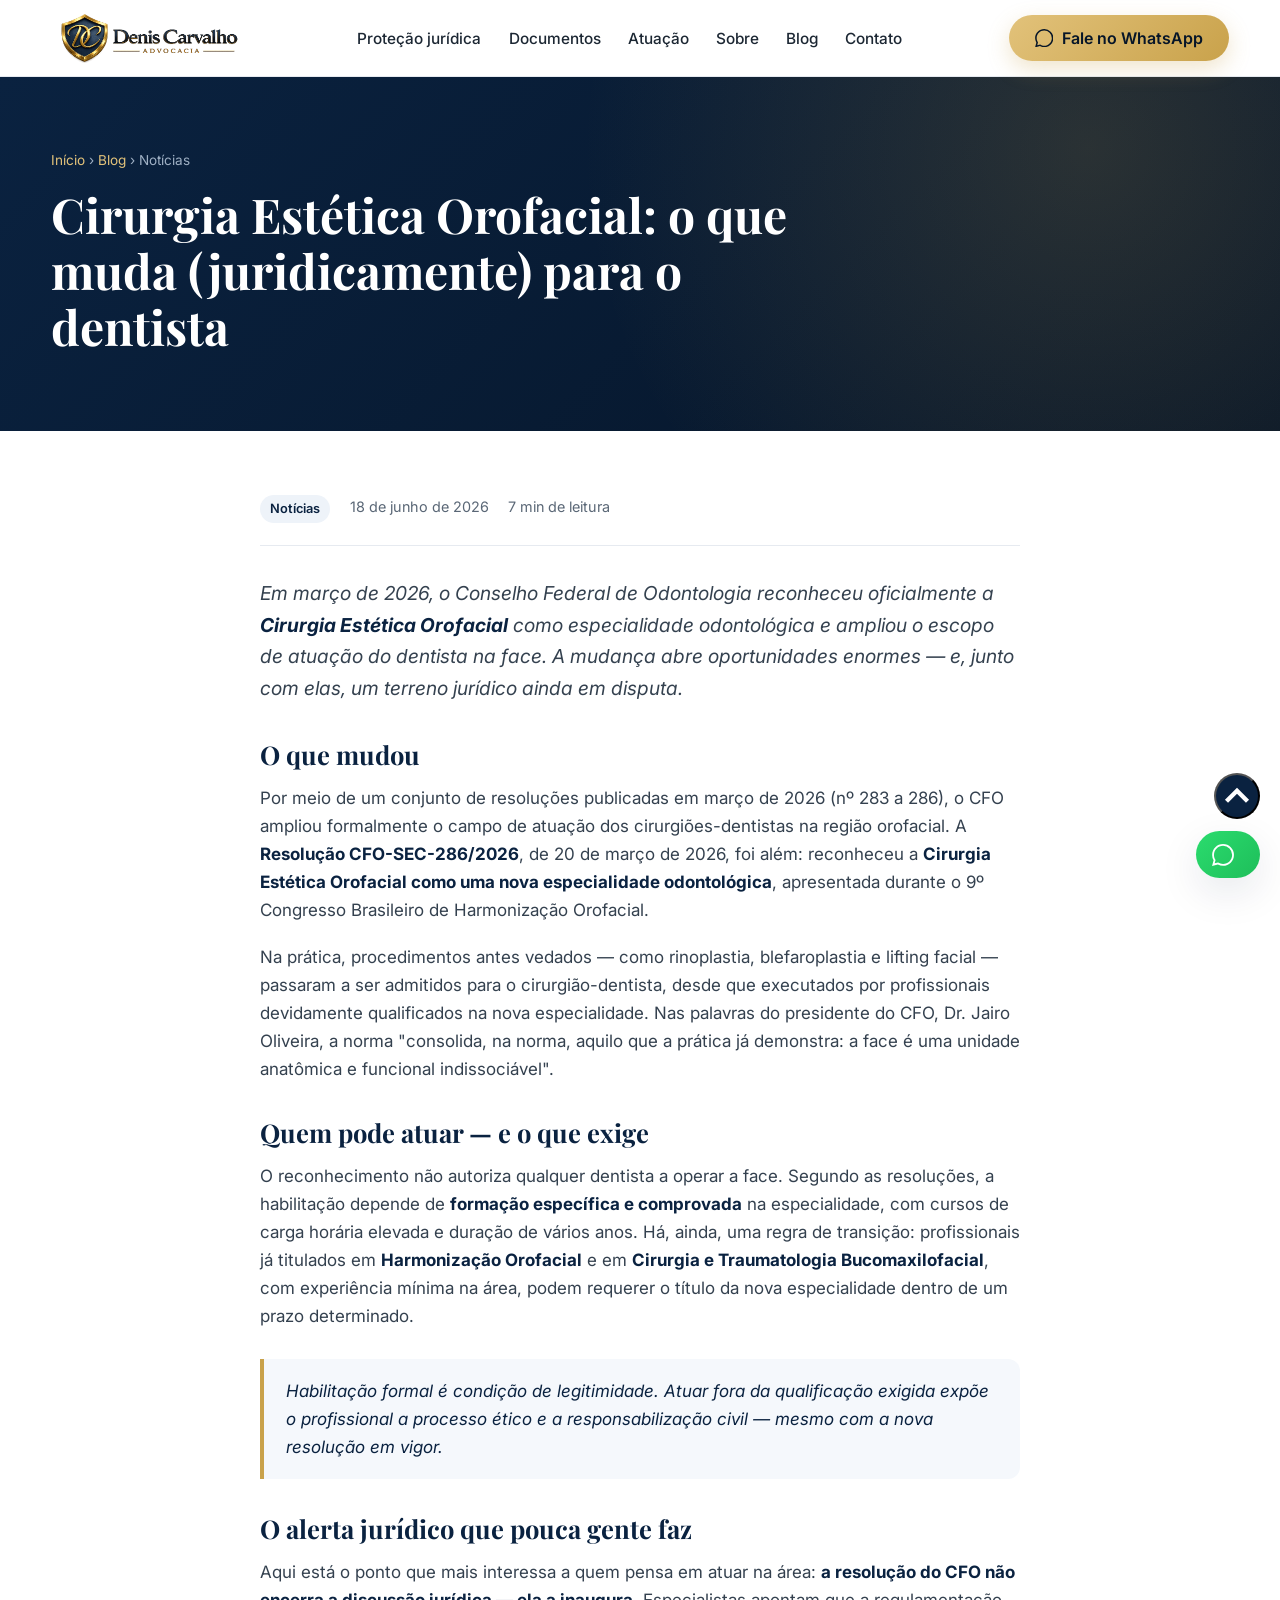
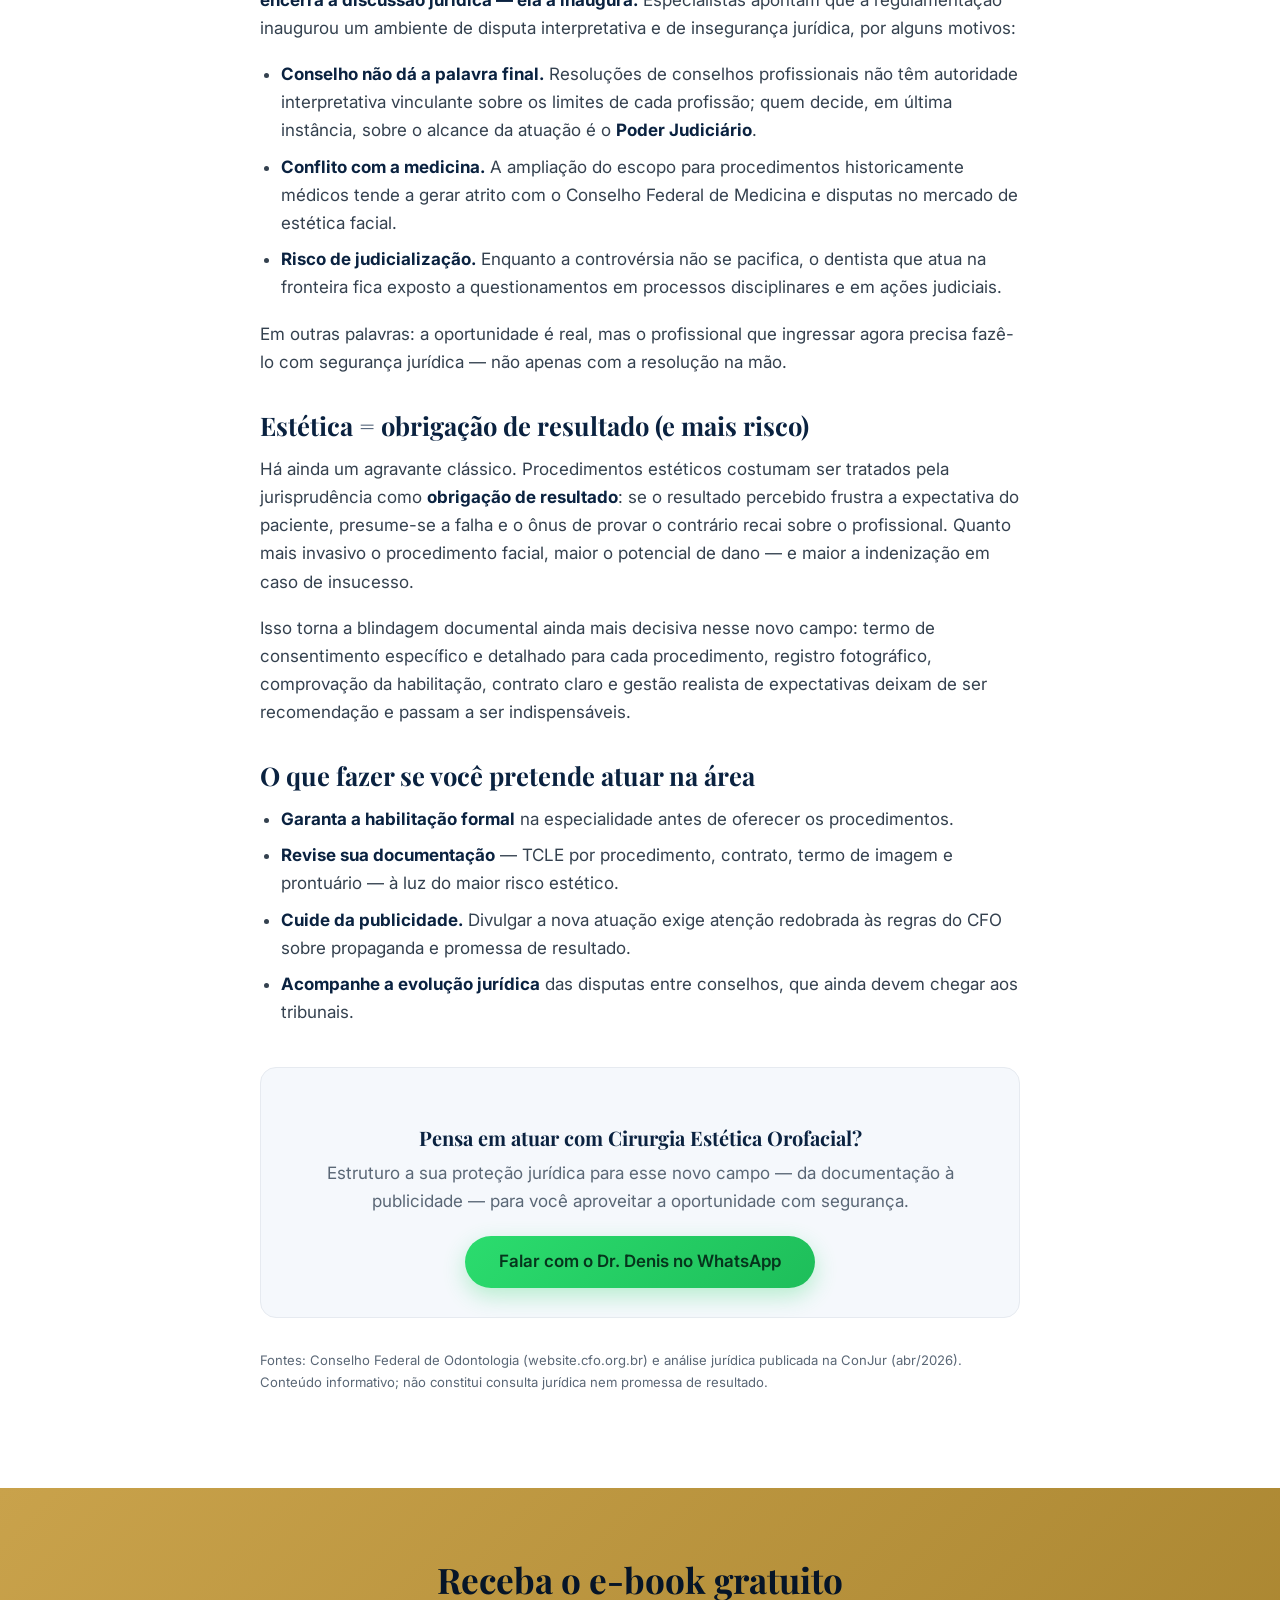
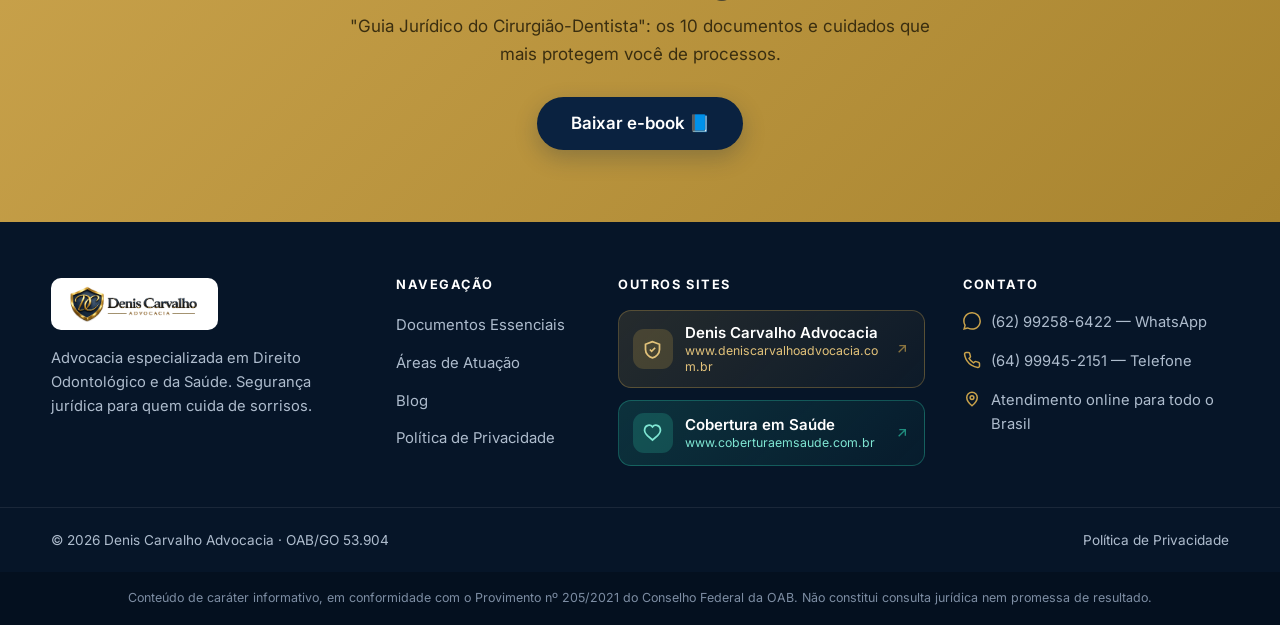
==== artigo-cirurgia-estetica-orofacial.html @ cc625859 "Roteia WhatsApp para numero de atendimento (IA) e adiciona telefone (64) - Todos os links de WhatsAp" ====
<!DOCTYPE html>
<html lang="pt-BR">
<head>
  <meta charset="UTF-8">
  <meta name="viewport" content="width=device-width, initial-scale=1.0">
  <title>Cirurgia Estética Orofacial: o que muda juridicamente para o dentista (Resolução CFO 286/2026) | Advocacia Odontológica</title>
  <meta name="description" content="O CFO reconheceu a Cirurgia Estética Orofacial como especialidade (Resolução CFO-SEC-286/2026) e ampliou o escopo do dentista na face. Entenda o que muda — e os riscos jurídicos que vêm junto.">
  <link rel="canonical" href="https://www.advocaciaodontologica.com.br/artigo-cirurgia-estetica-orofacial.html">
  <link rel="icon" type="image/png" href="assets/img/favicon.png">
  <meta property="og:type" content="article">
  <meta property="og:title" content="Cirurgia Estética Orofacial: o que muda juridicamente para o dentista">
  <meta property="og:description" content="O CFO reconheceu a Cirurgia Estética Orofacial como especialidade e ampliou o escopo do dentista na face. Veja o que muda e os riscos jurídicos.">
  <meta property="og:image" content="https://www.advocaciaodontologica.com.br/assets/img/og-image.jpg">
  <link rel="preconnect" href="https://fonts.googleapis.com">
  <link rel="preconnect" href="https://fonts.gstatic.com" crossorigin>
  <link href="https://fonts.googleapis.com/css2?family=Playfair+Display:wght@500;600;700;800&family=Inter:wght@400;500;600;700&display=swap" rel="stylesheet">
  <link rel="stylesheet" href="assets/css/styles.css?v=20260619d">
  <script type="application/ld+json">
  {"@context":"https://schema.org","@type":"Article","headline":"Cirurgia Estética Orofacial: o que muda juridicamente para o dentista (Resolução CFO 286/2026)","datePublished":"2026-06-18","author":{"@type":"Person","name":"Denis Carvalho dos Santos Vieira"},"publisher":{"@type":"Organization","name":"Advocacia Odontológica — Denis Carvalho"},"mainEntityOfPage":"https://www.advocaciaodontologica.com.br/artigo-cirurgia-estetica-orofacial.html"}
  </script>
</head>
<body>

  <!-- HEADER -->
  <header class="site-header" id="header">
    <div class="container nav">
      <a href="index.html" class="brand" aria-label="Advocacia Odontológica — Denis Carvalho"><img src="assets/img/logo.png" alt="Denis Carvalho Advocacia — Advocacia Odontológica"></a>
      <nav aria-label="Menu principal">
        <ul class="nav-links" id="navLinks">
          <li><a href="index.html#contexto">Proteção jurídica</a></li>
          <li><a href="index.html#documentos">Documentos</a></li>
          <li><a href="index.html#servicos">Atuação</a></li>
          <li><a href="index.html#sobre">Sobre</a></li>
          <li><a href="blog.html">Blog</a></li>
          <li><a href="index.html#contato">Contato</a></li>
        </ul>
      </nav>
      <div class="nav-cta">
        <a href="https://wa.me/5562992565904?text=Ol%C3%A1%2C%20Dr.%20Denis!%20Li%20o%20artigo%20sobre%20Cirurgia%20Est%C3%A9tica%20Orofacial%20e%20gostaria%20de%20orienta%C3%A7%C3%A3o." target="_blank" rel="noopener" class="btn btn-gold"><svg viewBox="0 0 24 24"><path d="M.06 24l1.69-6.16a11.86 11.86 0 01-1.6-5.95C.16 5.32 5.5 0 12.06 0a11.8 11.8 0 018.41 3.49 11.8 11.8 0 013.48 8.41c0 6.55-5.34 11.89-11.89 11.89a11.9 11.9 0 01-5.69-1.45L.06 24zm6.6-3.8c1.68.99 3.28 1.59 5.4 1.59 5.44 0 9.87-4.43 9.88-9.88a9.8 9.8 0 00-2.88-6.99A9.82 9.82 0 0012.06 2c-5.45 0-9.88 4.43-9.88 9.88 0 2.2.64 3.85 1.72 5.58l-.99 3.62 3.75-.88z"/></svg><span class="btn-text">Fale no WhatsApp</span></a>
        <button class="nav-toggle" id="navToggle" aria-label="Abrir menu" aria-controls="navLinks"><span></span><span></span><span></span></button>
      </div>
    </div>
  </header>

  <section class="article-hero">
    <div class="container">
      <div class="crumbs"><a href="index.html">Início</a> › <a href="blog.html">Blog</a> › Notícias</div>
      <h1>Cirurgia Estética Orofacial: o que muda (juridicamente) para o dentista</h1>
    </div>
  </section>

  <article class="article">
    <div class="container article__wrap">
      <div class="article__meta">
        <span class="pill">Notícias</span>
        <span>18 de junho de 2026</span>
        <span>7 min de leitura</span>
      </div>

      <p class="article__lead">Em março de 2026, o Conselho Federal de Odontologia reconheceu oficialmente a <strong>Cirurgia Estética Orofacial</strong> como especialidade odontológica e ampliou o escopo de atuação do dentista na face. A mudança abre oportunidades enormes — e, junto com elas, um terreno jurídico ainda em disputa.</p>

      <h2>O que mudou</h2>
      <p>Por meio de um conjunto de resoluções publicadas em março de 2026 (nº 283 a 286), o CFO ampliou formalmente o campo de atuação dos cirurgiões-dentistas na região orofacial. A <strong>Resolução CFO-SEC-286/2026</strong>, de 20 de março de 2026, foi além: reconheceu a <strong>Cirurgia Estética Orofacial como uma nova especialidade odontológica</strong>, apresentada durante o 9º Congresso Brasileiro de Harmonização Orofacial.</p>
      <p>Na prática, procedimentos antes vedados — como rinoplastia, blefaroplastia e lifting facial — passaram a ser admitidos para o cirurgião-dentista, desde que executados por profissionais devidamente qualificados na nova especialidade. Nas palavras do presidente do CFO, Dr. Jairo Oliveira, a norma "consolida, na norma, aquilo que a prática já demonstra: a face é uma unidade anatômica e funcional indissociável".</p>

      <h2>Quem pode atuar — e o que exige</h2>
      <p>O reconhecimento não autoriza qualquer dentista a operar a face. Segundo as resoluções, a habilitação depende de <strong>formação específica e comprovada</strong> na especialidade, com cursos de carga horária elevada e duração de vários anos. Há, ainda, uma regra de transição: profissionais já titulados em <strong>Harmonização Orofacial</strong> e em <strong>Cirurgia e Traumatologia Bucomaxilofacial</strong>, com experiência mínima na área, podem requerer o título da nova especialidade dentro de um prazo determinado.</p>
      <blockquote>Habilitação formal é condição de legitimidade. Atuar fora da qualificação exigida expõe o profissional a processo ético e a responsabilização civil — mesmo com a nova resolução em vigor.</blockquote>

      <h2>O alerta jurídico que pouca gente faz</h2>
      <p>Aqui está o ponto que mais interessa a quem pensa em atuar na área: <strong>a resolução do CFO não encerra a discussão jurídica — ela a inaugura.</strong> Especialistas apontam que a regulamentação inaugurou um ambiente de disputa interpretativa e de insegurança jurídica, por alguns motivos:</p>
      <ul>
        <li><strong>Conselho não dá a palavra final.</strong> Resoluções de conselhos profissionais não têm autoridade interpretativa vinculante sobre os limites de cada profissão; quem decide, em última instância, sobre o alcance da atuação é o <strong>Poder Judiciário</strong>.</li>
        <li><strong>Conflito com a medicina.</strong> A ampliação do escopo para procedimentos historicamente médicos tende a gerar atrito com o Conselho Federal de Medicina e disputas no mercado de estética facial.</li>
        <li><strong>Risco de judicialização.</strong> Enquanto a controvérsia não se pacifica, o dentista que atua na fronteira fica exposto a questionamentos em processos disciplinares e em ações judiciais.</li>
      </ul>
      <p>Em outras palavras: a oportunidade é real, mas o profissional que ingressar agora precisa fazê-lo com segurança jurídica — não apenas com a resolução na mão.</p>

      <h2>Estética = obrigação de resultado (e mais risco)</h2>
      <p>Há ainda um agravante clássico. Procedimentos estéticos costumam ser tratados pela jurisprudência como <strong>obrigação de resultado</strong>: se o resultado percebido frustra a expectativa do paciente, presume-se a falha e o ônus de provar o contrário recai sobre o profissional. Quanto mais invasivo o procedimento facial, maior o potencial de dano — e maior a indenização em caso de insucesso.</p>
      <p>Isso torna a blindagem documental ainda mais decisiva nesse novo campo: termo de consentimento específico e detalhado para cada procedimento, registro fotográfico, comprovação da habilitação, contrato claro e gestão realista de expectativas deixam de ser recomendação e passam a ser indispensáveis.</p>

      <h2>O que fazer se você pretende atuar na área</h2>
      <ul>
        <li><strong>Garanta a habilitação formal</strong> na especialidade antes de oferecer os procedimentos.</li>
        <li><strong>Revise sua documentação</strong> — TCLE por procedimento, contrato, termo de imagem e prontuário — à luz do maior risco estético.</li>
        <li><strong>Cuide da publicidade.</strong> Divulgar a nova atuação exige atenção redobrada às regras do CFO sobre propaganda e promessa de resultado.</li>
        <li><strong>Acompanhe a evolução jurídica</strong> das disputas entre conselhos, que ainda devem chegar aos tribunais.</li>
      </ul>

      <div class="article__cta">
        <h3>Pensa em atuar com Cirurgia Estética Orofacial?</h3>
        <p>Estruturo a sua proteção jurídica para esse novo campo — da documentação à publicidade — para você aproveitar a oportunidade com segurança.</p>
        <a href="https://wa.me/5562992565904?text=Ol%C3%A1%2C%20Dr.%20Denis!%20Quero%20me%20preparar%20juridicamente%20para%20atuar%20com%20Cirurgia%20Est%C3%A9tica%20Orofacial." target="_blank" rel="noopener" class="btn btn-whatsapp btn-lg">Falar com o Dr. Denis no WhatsApp</a>
      </div>

      <p style="font-size:.82rem;color:var(--muted);margin-top:2rem">Fontes: Conselho Federal de Odontologia (website.cfo.org.br) e análise jurídica publicada na ConJur (abr/2026). Conteúdo informativo; não constitui consulta jurídica nem promessa de resultado.</p>
    </div>
  </article>

  <section class="cta-band">
    <div class="container">
      <h2>Receba o e-book gratuito</h2>
      <p>"Guia Jurídico do Cirurgião-Dentista": os 10 documentos e cuidados que mais protegem você de processos.</p>
      <a href="index.html#ebook" class="btn btn-navy btn-lg">Baixar e-book 📘</a>
    </div>
  </section>

  <footer class="footer">
    <div class="container">
      <div class="grid">
        <div class="f-brand">
          <img src="assets/img/logo.png" alt="Denis Carvalho Advocacia">
          <p>Advocacia especializada em Direito Odontológico e da Saúde. Segurança jurídica para quem cuida de sorrisos.</p>
        </div>
        <div>
          <h4>Navegação</h4>
          <ul><li><a href="index.html#documentos">Documentos Essenciais</a></li><li><a href="index.html#servicos">Áreas de Atuação</a></li><li><a href="blog.html">Blog</a></li><li><a href="privacidade.html">Política de Privacidade</a></li></ul>
        </div>
        <div>
          <h4>Outros sites</h4>
          <div class="f-sites">
            <a href="https://www.deniscarvalhoadvocacia.com.br" target="_blank" rel="noopener" class="f-site-card">
              <span class="f-site-ic"><svg viewBox="0 0 24 24" fill="none" stroke="currentColor" stroke-width="2"><path d="M12 3 4 6v6c0 4.4 3.4 8.5 8 9.5 4.6-1 8-5.1 8-9.5V6l-8-3Z"/><path d="m9 12 2 2 4-4"/></svg></span>
              <span class="f-site-txt"><span class="f-site-nm">Denis Carvalho Advocacia</span><span class="f-site-url">www.deniscarvalhoadvocacia.com.br</span></span>
              <svg class="f-site-go" viewBox="0 0 24 24" fill="none" stroke="currentColor" stroke-width="2"><path d="M7 17 17 7M8 7h9v9"/></svg>
            </a>
            <a href="https://www.coberturaemsaude.com.br" target="_blank" rel="noopener" class="f-site-card f-site-card--health">
              <span class="f-site-ic"><svg viewBox="0 0 24 24" fill="none" stroke="currentColor" stroke-width="2"><path d="M20.8 7.6a5 5 0 0 0-8.8-2 5 5 0 0 0-8.8 2c-1 3 1 6 3 8l5.8 5 5.8-5c2-2 4-5 3-8Z"/></svg></span>
              <span class="f-site-txt"><span class="f-site-nm">Cobertura em Saúde</span><span class="f-site-url">www.coberturaemsaude.com.br</span></span>
              <svg class="f-site-go" viewBox="0 0 24 24" fill="none" stroke="currentColor" stroke-width="2"><path d="M7 17 17 7M8 7h9v9"/></svg>
            </a>
          </div>
        </div>
        <div class="f-contact">
          <h4>Contato</h4>
          <div class="fc"><svg viewBox="0 0 24 24" fill="currentColor"><path d="M.06 24l1.69-6.16a11.86 11.86 0 01-1.6-5.95C.16 5.32 5.5 0 12.06 0a11.8 11.8 0 018.41 3.49 11.8 11.8 0 013.48 8.41c0 6.55-5.34 11.89-11.89 11.89a11.9 11.9 0 01-5.69-1.45L.06 24zm6.6-3.8c1.68.99 3.28 1.59 5.4 1.59 5.44 0 9.87-4.43 9.88-9.88a9.8 9.8 0 00-2.88-6.99A9.82 9.82 0 0012.06 2c-5.45 0-9.88 4.43-9.88 9.88 0 2.2.64 3.85 1.72 5.58l-.99 3.62 3.75-.88z"/></svg><div><a href="https://wa.me/5562992565904" target="_blank" rel="noopener">(62) 99258-6422</a> — WhatsApp</div></div><div class="fc"><svg viewBox="0 0 24 24" fill="none" stroke="currentColor" stroke-width="2"><path d="M22 16.92v3a2 2 0 01-2.18 2 19.8 19.8 0 01-8.63-3.07 19.5 19.5 0 01-6-6 19.8 19.8 0 01-3.07-8.67A2 2 0 014.11 2h3a2 2 0 012 1.72c.13.96.36 1.9.7 2.81a2 2 0 01-.45 2.11L8.09 9.91a16 16 0 006 6l1.27-1.27a2 2 0 012.11-.45c.91.34 1.85.57 2.81.7A2 2 0 0122 16.92z"/></svg><div>(64) 99945-2151 — Telefone</div></div>
          <div class="fc"><svg viewBox="0 0 24 24" fill="none" stroke="currentColor" stroke-width="2"><path d="M12 21s-7-5.6-7-11a7 7 0 0114 0c0 5.4-7 11-7 11z"/><circle cx="12" cy="10" r="2.5"/></svg><div>Atendimento online para todo o Brasil</div></div>
        </div>
      </div>
    </div>
    <div class="footer-bottom"><div class="container"><span>© <span class="js-year">2026</span> Denis Carvalho Advocacia · OAB/GO 53.904</span><span><a href="privacidade.html">Política de Privacidade</a></span></div></div>
    <div class="disclaimer"><div class="container">Conteúdo de caráter informativo, em conformidade com o Provimento nº 205/2021 do Conselho Federal da OAB. Não constitui consulta jurídica nem promessa de resultado.</div></div>
  </footer>

  <div class="fab-stack">
    <button class="fab-totop" id="toTop" aria-label="Voltar ao topo"><svg viewBox="0 0 24 24" fill="none" stroke="currentColor" stroke-width="2.5"><path d="M18 15l-6-6-6 6"/></svg></button>
    <a href="https://wa.me/5562992565904?text=Ol%C3%A1%2C%20Dr.%20Denis!%20Vim%20pelo%20blog%20e%20gostaria%20de%20uma%20orienta%C3%A7%C3%A3o." target="_blank" rel="noopener" class="fab fab-whats" aria-label="Fale no WhatsApp"><svg viewBox="0 0 24 24" fill="currentColor"><path d="M.06 24l1.69-6.16a11.86 11.86 0 01-1.6-5.95C.16 5.32 5.5 0 12.06 0a11.8 11.8 0 018.41 3.49 11.8 11.8 0 013.48 8.41c0 6.55-5.34 11.89-11.89 11.89a11.9 11.9 0 01-5.69-1.45L.06 24zm6.6-3.8c1.68.99 3.28 1.59 5.4 1.59 5.44 0 9.87-4.43 9.88-9.88a9.8 9.8 0 00-2.88-6.99A9.82 9.82 0 0012.06 2c-5.45 0-9.88 4.43-9.88 9.88 0 2.2.64 3.85 1.72 5.58l-.99 3.62 3.75-.88z"/></svg><span class="fab-label">Fale comigo no WhatsApp</span></a>
  </div>

  <script src="assets/js/main.js?v=20260619d" defer></script>
</body>
</html>
---- assets/css/styles.css ----
/* ===================================================================
   Advocacia Odontológica — Denis Carvalho Advocacia
   Folha de estilo única (index, blog, artigos, privacidade)
   Identidade: navy + dourado · Playfair Display + Inter
   =================================================================== */

/* ---------- Tokens ---------- */
:root {
  --navy:        #0a2240;
  --navy-2:      #0d2a4d;
  --navy-3:      #112f57;
  --navy-deep:   #061528;
  --gold:        #c9a24b;
  --gold-light:  #e2c27a;
  --gold-dark:   #a8842f;
  --ink:         #1c2733;
  --muted:       #5a6776;
  --line:        #e6eaf0;
  --bg:          #ffffff;
  --bg-soft:     #f5f8fc;
  --bg-soft-2:   #eef3f9;
  --white:       #ffffff;
  --radius:      16px;
  --radius-sm:   11px;
  --shadow-sm:   0 2px 10px rgba(10, 34, 64, .06);
  --shadow:      0 14px 40px rgba(10, 34, 64, .10);
  --shadow-lg:   0 30px 70px rgba(10, 34, 64, .18);
  --container:   1180px;
  --ease:        cubic-bezier(.22, .61, .36, 1);
  --wa:          #25d366;
  --wa-dark:     #1ebe5a;
}

/* ---------- Reset ---------- */
*, *::before, *::after { box-sizing: border-box; }
html { scroll-behavior: smooth; -webkit-text-size-adjust: 100%; overflow-x: hidden; overflow-x: clip; }
body {
  margin: 0;
  font-family: "Inter", system-ui, -apple-system, "Segoe UI", Roboto, sans-serif;
  color: var(--ink);
  background: var(--bg);
  line-height: 1.65;
  font-size: 17px;
  overflow-x: hidden;
}
img { max-width: 100%; display: block; }
a { color: inherit; text-decoration: none; }
h1, h2, h3, h4 { font-family: "Playfair Display", Georgia, serif; line-height: 1.16; color: var(--navy); margin: 0; font-weight: 700; }
p { margin: 0 0 1rem; }
ul { margin: 0; padding: 0; list-style: none; }

.container { width: 92%; max-width: var(--container); margin-inline: auto; }
.container--narrow { max-width: 820px; }

/* ---------- Buttons ---------- */
.btn {
  --btn-bg: var(--gold);
  --btn-fg: var(--navy-deep);
  display: inline-flex; align-items: center; gap: .55em;
  padding: .85em 1.6em;
  background: var(--btn-bg); color: var(--btn-fg);
  font-weight: 600; font-size: 1rem; line-height: 1;
  border: none; border-radius: 999px; cursor: pointer;
  transition: transform .25s var(--ease), box-shadow .25s var(--ease), background .25s var(--ease);
  box-shadow: 0 8px 22px rgba(201, 162, 75, .28);
  white-space: nowrap;
}
.btn:hover { transform: translateY(-2px); box-shadow: 0 14px 30px rgba(201, 162, 75, .4); }
.btn svg { width: 1.15em; height: 1.15em; fill: currentColor; flex: none; }

.btn-gold   { --btn-bg: linear-gradient(135deg, var(--gold-light), var(--gold)); --btn-fg: var(--navy-deep); }
.btn-navy   { --btn-bg: var(--navy); --btn-fg: #fff; box-shadow: 0 8px 22px rgba(10, 34, 64, .25); }
.btn-navy:hover { box-shadow: 0 14px 30px rgba(10, 34, 64, .35); }
.btn-whatsapp { --btn-bg: linear-gradient(135deg, #2bdc6e, var(--wa-dark)); --btn-fg: #06351c; box-shadow: 0 8px 22px rgba(37, 211, 102, .3); }
.btn-whatsapp:hover { box-shadow: 0 14px 30px rgba(37, 211, 102, .45); }
.btn-outline {
  --btn-bg: transparent; --btn-fg: #fff;
  border: 1.6px solid rgba(255, 255, 255, .55); box-shadow: none;
}
.btn-outline:hover { background: rgba(255, 255, 255, .1); box-shadow: none; }
.btn-outline--navy { --btn-fg: var(--navy); border-color: rgba(10, 34, 64, .25); }
.btn-outline--navy:hover { background: rgba(10, 34, 64, .05); }
.btn-lg { padding: 1.05em 2em; font-size: 1.06rem; }
.btn-xl { padding: 1.15em 2.4em; font-size: 1.12rem; }

/* ---------- Top bar ---------- */
.topbar {
  background: var(--navy-deep); color: #c7d3e1;
  font-size: .82rem; border-bottom: 1px solid rgba(255, 255, 255, .07);
}
.topbar .container { display: flex; align-items: center; justify-content: space-between; gap: 1rem; min-height: 40px; }
.topbar a { color: #c7d3e1; transition: color .2s; }
.topbar a:hover { color: var(--gold-light); }
.tb-item { display: inline-flex; align-items: center; gap: .45em; }
.tb-item svg { width: 15px; height: 15px; color: var(--gold); }
.tb-social { display: inline-flex; align-items: center; gap: 1rem; }
.tb-social svg { width: 17px; height: 17px; }

/* ---------- Header ---------- */
.site-header {
  position: sticky; top: 0; z-index: 50;
  background: rgba(255, 255, 255, .97);
  border-bottom: 1px solid var(--line);
  transition: box-shadow .3s, background .3s;
}
/* backdrop-filter só no desktop: no mobile ele prendia o menu lateral (containing block do fixed) */
@media (min-width: 761px) {
  .site-header { background: rgba(255, 255, 255, .92); backdrop-filter: saturate(180%) blur(10px); }
}
.site-header.scrolled { box-shadow: var(--shadow-sm); background: rgba(255, 255, 255, .99); }
.site-header .nav { display: flex; align-items: center; justify-content: space-between; gap: 1.2rem; min-height: 76px; }
.brand { flex: none; display: inline-flex; }
.brand img { height: 50px; width: auto; max-width: none; }
.nav-links { display: flex; align-items: center; gap: 1.7rem; }
.nav-links a { font-weight: 500; font-size: .96rem; color: var(--ink); position: relative; padding: .35em 0; transition: color .2s; white-space: nowrap; }
.nav-links a::after {
  content: ""; position: absolute; left: 0; bottom: 0; height: 2px; width: 0;
  background: var(--gold); transition: width .25s var(--ease);
}
.nav-links a:hover { color: var(--navy); }
.nav-links a:hover::after { width: 100%; }
.nav-cta { display: flex; align-items: center; gap: .8rem; }

.nav-toggle {
  display: none; flex-direction: column; gap: 5px; width: 42px; height: 42px;
  align-items: center; justify-content: center; background: var(--bg-soft);
  border: 1px solid var(--line); border-radius: 11px; cursor: pointer;
}
.nav-toggle span { width: 22px; height: 2px; background: var(--navy); border-radius: 2px; transition: .3s; }
.nav-toggle.open span:nth-child(1) { transform: translateY(7px) rotate(45deg); }
.nav-toggle.open span:nth-child(2) { opacity: 0; }
.nav-toggle.open span:nth-child(3) { transform: translateY(-7px) rotate(-45deg); }

/* ---------- Hero ---------- */
.hero {
  position: relative; color: #fff; overflow: hidden;
  background:
    linear-gradient(118deg, rgba(6, 21, 40, .96) 0%, rgba(10, 34, 64, .90) 46%, rgba(17, 47, 87, .82) 100%),
    url("../img/dental-clinic.jpg") center/cover no-repeat;
}
.hero::before {
  content: ""; position: absolute; inset: 0;
  background:
    radial-gradient(circle at 82% 18%, rgba(201, 162, 75, .22), transparent 42%),
    radial-gradient(circle at 12% 88%, rgba(201, 162, 75, .12), transparent 40%);
  pointer-events: none;
}
.hero__inner {
  position: relative; z-index: 2;
  display: grid; grid-template-columns: 1.05fr .95fr; gap: 3rem; align-items: center;
  padding: clamp(3rem, 7vw, 6rem) 0;
}
.hero__eyebrow {
  display: inline-flex; align-items: center; gap: .5em;
  font-size: .8rem; font-weight: 600; letter-spacing: .14em; text-transform: uppercase;
  color: var(--gold-light); margin-bottom: 1.1rem;
}
.hero__eyebrow::before { content: ""; width: 28px; height: 1.5px; background: var(--gold); }
.hero__title {
  color: #fff; font-size: clamp(2.1rem, 4.6vw, 3.5rem); margin-bottom: 1.2rem; font-weight: 700;
}
.hero__title span { color: var(--gold-light); font-style: italic; }
.hero__subtitle { font-size: 1.12rem; color: #cdd8e6; max-width: 33em; margin-bottom: 2rem; }
.hero__actions { display: flex; flex-wrap: wrap; gap: 1rem; margin-bottom: 1.8rem; }
.hero__note { font-size: .9rem; color: #9fb0c4; display: flex; align-items: center; gap: .5em; }
.hero__note svg { width: 16px; height: 16px; fill: var(--gold); flex: none; }

.hero__media { position: relative; }
.hero__media img {
  width: 100%; border-radius: var(--radius); box-shadow: var(--shadow-lg);
  border: 5px solid rgba(255, 255, 255, .08); aspect-ratio: 4 / 3.4; object-fit: cover;
}
.hero__badge {
  position: absolute; left: -18px; bottom: 26px;
  background: #fff; color: var(--navy); border-radius: 14px; padding: .9rem 1.15rem;
  box-shadow: var(--shadow); display: flex; align-items: center; gap: .75rem;
}
.hero__badge strong { font-family: "Playfair Display", serif; font-size: 1.55rem; color: var(--gold-dark); display: block; line-height: 1; }
.hero__badge span { font-size: .78rem; color: var(--muted); line-height: 1.3; }
.hero__badge .b-ic { width: 38px; height: 38px; border-radius: 10px; background: var(--bg-soft); display: grid; place-items: center; }
.hero__badge .b-ic svg { width: 20px; height: 20px; fill: var(--gold); }

/* ---------- Outras atuações / rede de sites ---------- */
.networks { background: var(--bg-soft-2); }
.net-grid { display: grid; grid-template-columns: repeat(3, 1fr); gap: 1.5rem; margin-top: 2.8rem; }
.net-card {
  display: flex; flex-direction: column; align-items: flex-start; gap: .9rem;
  background: #fff; border: 1px solid var(--line); border-radius: var(--radius);
  padding: 1.9rem 1.7rem; text-decoration: none; color: var(--ink);
  box-shadow: var(--shadow-sm);
  transition: transform .25s var(--ease), box-shadow .25s var(--ease), border-color .25s var(--ease);
}
.net-card:hover { transform: translateY(-6px); box-shadow: var(--shadow); border-color: var(--gold); }
.net-card__ic {
  width: 54px; height: 54px; border-radius: 14px; display: grid; place-items: center;
  background: linear-gradient(135deg, var(--navy) 0%, var(--navy-3) 100%);
}
.net-card__ic svg { width: 27px; height: 27px; fill: none; stroke: var(--gold-light); stroke-width: 2; }
.net-card h3 { font-size: 1.2rem; margin: 0; color: var(--navy); }
.net-card p { font-size: .95rem; color: var(--muted); margin: 0; flex: 1; }
.net-card__url {
  display: inline-flex; align-items: center; gap: .45em;
  font-weight: 600; font-size: .9rem; color: var(--gold-dark); margin-top: .2rem;
}
.net-card__url svg { width: 16px; height: 16px; fill: none; stroke: currentColor; stroke-width: 2; }
@media (max-width: 860px) { .net-grid { grid-template-columns: 1fr; max-width: 460px; margin-inline: auto; } }

/* Trust strip */
.trust { background: var(--navy-deep); border-top: 1px solid rgba(255, 255, 255, .07); }
.trust .container { display: flex; flex-wrap: wrap; justify-content: center; gap: 1rem 2.6rem; padding: 1rem 0; }
.trust span { color: #b9c6d6; font-size: .92rem; display: inline-flex; align-items: center; gap: .5em; }
.trust svg { width: 18px; height: 18px; fill: var(--gold); }

/* ---------- Sections ---------- */
.section { padding: clamp(3.5rem, 7vw, 6rem) 0; }
.section--light { background: var(--bg-soft); }
.section--soft2 { background: var(--bg-soft-2); }
.section--navy { background: linear-gradient(160deg, var(--navy) 0%, var(--navy-deep) 100%); color: #d6e0ee; }
.section--navy .section__title, .section--navy h3 { color: #fff; }
.section--navy .section__lead { color: #c0cde0; }

.eyebrow {
  display: inline-flex; align-items: center; gap: .5em;
  font-size: .78rem; font-weight: 700; letter-spacing: .16em; text-transform: uppercase;
  color: var(--gold-dark); margin-bottom: .9rem;
}
.section--navy .eyebrow { color: var(--gold-light); }
.section__head { text-align: center; max-width: 760px; margin: 0 auto 3rem; }
.section__title { font-size: clamp(1.7rem, 3.5vw, 2.6rem); margin-bottom: 1rem; }
.section__title--left { text-align: left; }
.section__lead { font-size: 1.1rem; color: var(--muted); }
.section--navy .section__lead { color: #c0cde0; }
.section__closing { text-align: center; max-width: 720px; margin: 2.6rem auto 0; font-size: 1.05rem; color: var(--muted); }
.section--navy .section__closing { color: #c0cde0; }
.section__cta { text-align: center; margin-top: 2.8rem; }

/* ---------- Cards grid ---------- */
.cards-grid { display: grid; gap: 1.4rem; }
.cards-grid--3 { grid-template-columns: repeat(3, 1fr); }
.cards-grid--2 { grid-template-columns: repeat(2, 1fr); }

.card {
  background: var(--bg); border: 1px solid var(--line); border-radius: var(--radius);
  padding: 2rem 1.7rem; box-shadow: var(--shadow-sm);
  transition: transform .3s var(--ease), box-shadow .3s var(--ease), border-color .3s;
}
.card:hover { transform: translateY(-6px); box-shadow: var(--shadow); border-color: #d7e0ec; }
.card__icon { width: 50px; height: 50px; padding: 12px; border-radius: 13px;
  background: linear-gradient(135deg, rgba(201, 162, 75, .16), rgba(201, 162, 75, .05));
  fill: var(--gold-dark); margin-bottom: 1.1rem; }
.card h3 { font-size: 1.22rem; margin-bottom: .6rem; }
.card p { color: var(--muted); font-size: .98rem; margin: 0; }
.section--navy .card { background: rgba(255, 255, 255, .04); border-color: rgba(255, 255, 255, .1); }
.section--navy .card p { color: #b8c5d8; }
.section--navy .card:hover { border-color: rgba(201, 162, 75, .4); }

/* Doc cards */
.docs-grid { margin-top: .5rem; }
.doc-card {
  background: rgba(255, 255, 255, .045); border: 1px solid rgba(255, 255, 255, .1);
  border-radius: var(--radius-sm); padding: 1.5rem 1.4rem; position: relative;
  transition: transform .3s var(--ease), background .3s, border-color .3s;
}
.doc-card::before {
  content: ""; position: absolute; left: 1.4rem; top: 0; width: 34px; height: 3px;
  background: var(--gold); border-radius: 0 0 3px 3px;
}
.doc-card:hover { transform: translateY(-5px); background: rgba(255, 255, 255, .08); border-color: rgba(201, 162, 75, .45); }
.doc-card h3 { color: #fff; font-size: 1.08rem; margin-bottom: .5rem; }
.doc-card p { color: #b8c5d8; font-size: .92rem; margin: 0; }

/* ---------- Split feature (image + text) ---------- */
.split { display: grid; grid-template-columns: 1fr 1fr; gap: 3.2rem; align-items: center; }
.split--reverse .split__media { order: 2; }
.split__media img { width: 100%; border-radius: var(--radius); box-shadow: var(--shadow); aspect-ratio: 5/4; object-fit: cover; }
.split__list { margin-top: 1.4rem; display: grid; gap: .85rem; }
.split__list li { display: flex; gap: .7rem; align-items: flex-start; color: var(--muted); }
.split__list svg { width: 22px; height: 22px; fill: var(--gold-dark); flex: none; margin-top: 2px; }
.split__list strong { color: var(--navy); }

/* ---------- About ---------- */
.about { display: grid; grid-template-columns: .8fr 1.2fr; gap: 3rem; align-items: center; }
.about__photo img { width: 100%; border-radius: var(--radius); box-shadow: var(--shadow-lg); border: 5px solid rgba(255, 255, 255, .08); }
.about__name { font-size: 1.5rem; color: #fff; margin: .3rem 0; }
.about__oab { color: var(--gold-light); font-weight: 600; margin-bottom: 1.2rem; font-size: .98rem; }
.about__highlights { margin: 1.4rem 0 1.8rem; display: grid; gap: .8rem; }
.about__highlights li { display: flex; gap: .7rem; align-items: center; color: #cdd8e6; }
.about__highlights svg { width: 22px; height: 22px; fill: var(--gold); flex: none; }

/* ---------- FAQ ---------- */
.faq { display: grid; gap: 1rem; }
.faq__item {
  background: var(--bg); border: 1px solid var(--line); border-radius: var(--radius-sm);
  overflow: hidden; box-shadow: var(--shadow-sm); transition: box-shadow .25s;
}
.faq__item[open] { box-shadow: var(--shadow); }
.faq__question {
  list-style: none; cursor: pointer; padding: 1.25rem 3rem 1.25rem 1.5rem;
  font-weight: 600; color: var(--navy); position: relative; font-size: 1.04rem;
}
.faq__question::-webkit-details-marker { display: none; }
.faq__question::after {
  content: "+"; position: absolute; right: 1.4rem; top: 50%; transform: translateY(-50%);
  font-size: 1.6rem; color: var(--gold-dark); transition: transform .3s; font-family: "Inter", sans-serif; line-height: 1;
}
.faq__item[open] .faq__question::after { transform: translateY(-50%) rotate(45deg); }
.faq__answer { padding: 0 1.5rem 1.4rem; color: var(--muted); }
.faq__answer p { margin: 0; }

/* ---------- Lead capture (slide-in) ---------- */
.leadin {
  position: fixed; right: 0; top: 50%; transform: translate(105%, -50%); z-index: 80;
  width: 340px; max-width: 90vw; background: #fff; border-radius: 16px 0 0 16px;
  box-shadow: var(--shadow-lg); transition: transform .5s var(--ease); overflow: hidden;
}
.leadin.show { transform: translate(0, -50%); }
.leadin__head { background: linear-gradient(135deg, var(--navy), var(--navy-deep)); color: #fff; padding: 1.4rem 1.5rem 1.2rem; position: relative; }
.leadin__head .tag { display: inline-block; background: var(--gold); color: var(--navy-deep); font-size: .68rem; font-weight: 700; letter-spacing: .1em; text-transform: uppercase; padding: .25em .6em; border-radius: 6px; margin-bottom: .6rem; }
.leadin__head h4 { color: #fff; font-size: 1.2rem; margin-bottom: .3rem; }
.leadin__head p { font-size: .85rem; color: #c7d3e1; margin: 0; }
.leadin__close { position: absolute; top: 10px; right: 12px; width: 28px; height: 28px; border: none; background: rgba(255,255,255,.12); color: #fff; border-radius: 8px; font-size: 1.1rem; cursor: pointer; line-height: 1; }
.leadin__close:hover { background: rgba(255,255,255,.25); }
.leadin__body { padding: 1.3rem 1.5rem 1.5rem; }
.leadin__body label { font-size: .8rem; font-weight: 600; color: var(--navy); display: block; margin-bottom: .3rem; }
.leadin__body input[type=text], .leadin__body input[type=email] {
  width: 100%; padding: .7em .9em; border: 1px solid var(--line); border-radius: 10px;
  font: inherit; font-size: .95rem; margin-bottom: .9rem; transition: border-color .2s;
}
.leadin__body input:focus { outline: none; border-color: var(--gold); }
.leadin__consent { display: flex; gap: .5rem; align-items: flex-start; font-size: .78rem; color: var(--muted); margin-bottom: 1rem; }
.leadin__consent input { margin-top: 3px; }
.leadin__body .btn { width: 100%; justify-content: center; }
.leadin__tab {
  position: fixed; right: 0; top: 50%; transform: translateY(-50%); z-index: 79;
  background: linear-gradient(135deg, var(--gold-light), var(--gold)); color: var(--navy-deep);
  writing-mode: vertical-rl; padding: 1rem .55rem; border-radius: 12px 0 0 12px;
  font-weight: 700; font-size: .82rem; letter-spacing: .04em; cursor: pointer; border: none;
  box-shadow: -4px 4px 16px rgba(10, 34, 64, .2); display: flex; align-items: center; gap: .5rem;
}
.leadin__tab svg { width: 18px; height: 18px; fill: var(--navy-deep); transform: rotate(90deg); }

/* ---------- CTA band ---------- */
.cta-final {
  background: linear-gradient(135deg, var(--navy) 0%, var(--navy-deep) 100%);
  color: #fff; text-align: center; padding: clamp(3.5rem, 7vw, 5.5rem) 0; position: relative; overflow: hidden;
}
.cta-final::before { content: ""; position: absolute; inset: 0;
  background: radial-gradient(circle at 50% 0%, rgba(201,162,75,.2), transparent 55%); }
.cta-final > .container { position: relative; z-index: 2; }
.cta-final__title { color: #fff; font-size: clamp(1.7rem, 3.6vw, 2.5rem); margin-bottom: 1rem; }
.cta-final__text { color: #cdd8e6; font-size: 1.1rem; max-width: 38em; margin: 0 auto 2rem; }
.cta-final__note { color: #9fb0c4; font-size: .9rem; margin-top: 1.4rem; }

.cta-band { background: linear-gradient(135deg, var(--gold) 0%, var(--gold-dark) 100%); color: var(--navy-deep); text-align: center; padding: clamp(3rem, 6vw, 4.5rem) 0; }
.cta-band h2 { color: var(--navy-deep); font-size: clamp(1.6rem, 3.4vw, 2.2rem); margin-bottom: .7rem; }
.cta-band p { color: #3a2e10; max-width: 36em; margin: 0 auto 1.8rem; }

/* ---------- Blog ---------- */
.article-hero {
  background: linear-gradient(135deg, var(--navy) 0%, var(--navy-deep) 100%); color: #fff;
  padding: clamp(2.6rem, 6vw, 4.5rem) 0 clamp(2.6rem, 6vw, 4rem); position: relative; overflow: hidden;
}
.article-hero::before { content: ""; position: absolute; inset: 0; background: radial-gradient(circle at 85% 20%, rgba(201,162,75,.18), transparent 45%); }
.article-hero > .container { position: relative; z-index: 2; }
.crumbs { font-size: .85rem; color: #9fb0c4; margin-bottom: 1rem; }
.crumbs a { color: var(--gold-light); }
.article-hero h1 { color: #fff; font-size: clamp(2rem, 4.4vw, 3rem); max-width: 16em; margin-bottom: .8rem; }
.article-hero .lead { color: #c7d3e1; font-size: 1.12rem; max-width: 680px; }

.blog { padding: clamp(3rem, 6vw, 5rem) 0; background: var(--bg-soft); }
.posts { display: grid; grid-template-columns: repeat(3, 1fr); gap: 1.8rem; }
.post {
  background: #fff; border: 1px solid var(--line); border-radius: var(--radius); overflow: hidden;
  display: flex; flex-direction: column; box-shadow: var(--shadow-sm);
  transition: transform .3s var(--ease), box-shadow .3s var(--ease);
}
.post:hover { transform: translateY(-6px); box-shadow: var(--shadow); }
.post .thumb {
  position: relative; aspect-ratio: 16/10; display: grid; place-items: center; overflow: hidden;
}
.post .thumb img { width: 100%; height: 100%; object-fit: cover; transition: transform .5s var(--ease); }
.post:hover .thumb img { transform: scale(1.06); }
.post .thumb.g1 { background: linear-gradient(135deg, var(--navy), var(--navy-3)); }
.post .thumb.g2 { background: linear-gradient(135deg, #15406e, #0d2a4d); }
.post .thumb.g3 { background: linear-gradient(135deg, var(--gold-dark), #6c5418); }
.post .thumb > svg { width: 56px; height: 56px; stroke: rgba(255,255,255,.85); }
.post .cat {
  position: absolute; left: 12px; top: 12px; z-index: 2;
  background: rgba(255,255,255,.95); color: var(--navy); font-size: .72rem; font-weight: 700;
  padding: .3em .7em; border-radius: 7px; letter-spacing: .02em;
}
.post .body { padding: 1.4rem 1.4rem 1.6rem; display: flex; flex-direction: column; flex: 1; }
.post .date { font-size: .8rem; color: var(--muted); margin-bottom: .55rem; }
.post h3 { font-size: 1.18rem; margin-bottom: .55rem; line-height: 1.3; }
.post p { color: var(--muted); font-size: .94rem; flex: 1; }
.post .more { color: var(--gold-dark); font-weight: 600; font-size: .92rem; display: inline-flex; align-items: center; gap: .4em; margin-top: .6rem; }
.post .more svg { width: 17px; height: 17px; stroke: currentColor; fill: none; transition: transform .25s; }
.post:hover .more svg { transform: translateX(4px); }

/* ---------- Article body ---------- */
.article { padding: clamp(2.5rem, 5vw, 4rem) 0 clamp(3rem, 6vw, 5rem); }
.article__wrap { max-width: 760px; margin: 0 auto; }
.article__meta { display: flex; flex-wrap: wrap; gap: .5rem 1.2rem; color: var(--muted); font-size: .9rem; margin-bottom: 2rem; padding-bottom: 1.4rem; border-bottom: 1px solid var(--line); }
.article__meta .pill { background: var(--bg-soft-2); color: var(--navy); padding: .25em .8em; border-radius: 999px; font-weight: 600; font-size: .8rem; }
.article__wrap h2 { font-size: 1.6rem; margin: 2.2rem 0 .9rem; }
.article__wrap h3 { font-size: 1.25rem; margin: 1.8rem 0 .7rem; }
.article__wrap p { color: #34414f; margin-bottom: 1.15rem; }
.article__wrap ul { list-style: disc; padding-left: 1.3rem; margin: 0 0 1.2rem; color: #34414f; }
.article__wrap li { margin-bottom: .5rem; }
.article__wrap blockquote {
  margin: 1.8rem 0; padding: 1.1rem 1.4rem; background: var(--bg-soft);
  border-left: 4px solid var(--gold); border-radius: 0 12px 12px 0; color: var(--navy); font-style: italic;
}
.article__wrap strong { color: var(--navy); }
.article__lead { font-size: 1.2rem; color: var(--muted); font-style: italic; }
.article__cta {
  margin-top: 2.6rem; padding: 1.8rem; background: var(--bg-soft); border: 1px solid var(--line);
  border-radius: var(--radius); text-align: center;
}
.article__cta h3 { margin-bottom: .6rem; }
.article__cta p { color: var(--muted); margin-bottom: 1.3rem; }

/* ---------- Footer ---------- */
.footer { background: var(--navy-deep); color: #aebccd; padding: 3.5rem 0 0; }
.footer .grid { display: grid; grid-template-columns: 1.5fr .9fr 1.5fr 1.3fr; gap: 2.4rem; padding-bottom: 2.6rem; }
.footer h4 { color: #fff; font-family: "Inter", sans-serif; font-size: .8rem; letter-spacing: .12em; text-transform: uppercase; margin-bottom: 1.1rem; }
.f-brand img { height: 52px; background: #fff; padding: 8px 12px; border-radius: 10px; margin-bottom: 1rem; }
.f-brand p { font-size: .92rem; max-width: 30ch; }
.footer ul li { margin-bottom: .6rem; }
.footer ul a { font-size: .93rem; transition: color .2s; }
.footer ul a:hover { color: var(--gold-light); }
.f-social { display: flex; gap: .7rem; margin-top: 1.1rem; }
.f-social a { width: 38px; height: 38px; border-radius: 10px; background: rgba(255,255,255,.07); display: grid; place-items: center; transition: background .2s, transform .2s; }
.f-social a:hover { background: var(--gold); transform: translateY(-2px); }
.f-social svg { width: 18px; height: 18px; color: #fff; }
.f-social a:hover svg { color: var(--navy-deep); }
/* Redes com cor real da marca (mantêm a cor no hover) */
.f-social a.f-social-ig,
.f-social a.f-social-ig:hover { background: radial-gradient(circle at 28% 100%, #ffd76a 0%, #fa8f37 22%, #f5274f 42%, #c5279b 62%, #7d2ae8 88%); }
.f-social a.f-social-li,
.f-social a.f-social-li:hover { background: #0a66c2; }
.f-social a.f-social-ig:hover,
.f-social a.f-social-li:hover { transform: translateY(-2px); filter: brightness(1.08); }
.f-social a.f-social-ig svg,
.f-social a.f-social-li svg,
.f-social a.f-social-ig:hover svg,
.f-social a.f-social-li:hover svg { color: #fff; }
.f-contact .fc { display: flex; gap: .6rem; align-items: flex-start; margin-bottom: .9rem; font-size: .92rem; }
.f-contact .fc svg { width: 18px; height: 18px; color: var(--gold); flex: none; margin-top: 2px; }
.f-contact .fc a { color: #aebccd; }
.f-contact .fc a:hover { color: var(--gold-light); }
/* Destaque "Outros sites" — cards coloridos com URL visível */
.f-sites { display: grid; gap: .75rem; margin-top: .2rem; }
.f-site-card {
  display: flex; align-items: center; gap: .75rem; padding: .75rem .85rem; border-radius: 13px;
  background: linear-gradient(135deg, rgba(201,162,75,.16), rgba(201,162,75,.04));
  border: 1px solid rgba(201,162,75,.32);
  transition: transform .25s var(--ease), box-shadow .25s, border-color .25s, background .25s;
}
.f-site-card:hover { transform: translateY(-2px); border-color: var(--gold); background: linear-gradient(135deg, rgba(201,162,75,.26), rgba(201,162,75,.08)); box-shadow: 0 12px 28px rgba(201,162,75,.22); }
.f-site-ic { width: 40px; height: 40px; flex: none; border-radius: 11px; display: grid; place-items: center; background: rgba(201,162,75,.22); }
.f-site-ic svg { width: 21px; height: 21px; color: var(--gold-light); }
.f-site-txt { display: flex; flex-direction: column; min-width: 0; line-height: 1.3; }
.f-site-nm { color: #fff; font-weight: 600; font-size: .94rem; }
.f-site-url { color: var(--gold-light); font-size: .77rem; word-break: break-all; }
.f-site-go { width: 16px; height: 16px; flex: none; color: var(--gold); margin-left: auto; opacity: .65; transition: transform .25s, opacity .25s; }
.f-site-card:hover .f-site-go { transform: translate(2px, -2px); opacity: 1; }
/* Variante "saúde" — destaque em verde-água */
.f-site-card--health { background: linear-gradient(135deg, rgba(45,201,170,.16), rgba(45,201,170,.04)); border-color: rgba(45,201,170,.32); }
.f-site-card--health:hover { border-color: #2dc9aa; background: linear-gradient(135deg, rgba(45,201,170,.26), rgba(45,201,170,.08)); box-shadow: 0 12px 28px rgba(45,201,170,.22); }
.f-site-card--health .f-site-ic { background: rgba(45,201,170,.22); }
.f-site-card--health .f-site-ic svg { color: #7fe6d3; }
.f-site-card--health .f-site-url { color: #7fe6d3; }
.f-site-card--health .f-site-go { color: #2dc9aa; }

.footer-bottom { border-top: 1px solid rgba(255,255,255,.08); }
.footer-bottom .container { display: flex; flex-wrap: wrap; justify-content: space-between; gap: .6rem; padding: 1.3rem 0; font-size: .85rem; }
.footer-bottom a:hover { color: var(--gold-light); }
.disclaimer { background: #04101f; }
.disclaimer .container { padding: 1rem 0; font-size: .78rem; color: #7d8da3; text-align: center; }

/* ---------- Floating action buttons ---------- */
.fab-stack { position: fixed; right: 20px; bottom: 22px; z-index: 70; display: flex; flex-direction: column; gap: .8rem; align-items: flex-end; }
.fab {
  display: inline-flex; align-items: center; gap: .6rem; padding: .7rem 1rem; border-radius: 999px;
  font-weight: 600; font-size: .92rem; box-shadow: var(--shadow); cursor: pointer; border: none;
  transition: transform .25s var(--ease), box-shadow .25s; color: #fff;
}
.fab svg { width: 22px; height: 22px; flex: none; }
.fab .fab-label { max-width: 0; overflow: hidden; white-space: nowrap; opacity: 0; transition: max-width .35s var(--ease), opacity .25s, margin .35s; }
.fab:hover { transform: translateY(-3px); box-shadow: var(--shadow-lg); }
.fab:hover .fab-label { max-width: 240px; opacity: 1; }
.fab-whats { background: linear-gradient(135deg, #2bdc6e, var(--wa-dark)); }
.fab-whats svg { fill: #fff; }
.fab-urgent { background: linear-gradient(135deg, #e0533d, #b8311c); }
.fab-urgent svg { stroke: #fff; fill: none; }
.fab-totop {
  display: inline-flex; align-items: center; justify-content: center;
  width: 46px; height: 46px; padding: 0; border-radius: 50%; background: var(--navy);
  opacity: 0; visibility: hidden; transition: opacity .3s, transform .25s, visibility .3s;
}
.fab-totop svg { stroke: #fff; fill: none; }
.fab-totop.show { opacity: 1; visibility: visible; }
/* WhatsApp pulse */
.fab-whats::after {
  content: ""; position: absolute; inset: 0; border-radius: 999px; z-index: -1;
  box-shadow: 0 0 0 0 rgba(37, 211, 102, .5); animation: pulse 2.4s infinite;
}
.fab-whats { position: relative; }
@keyframes pulse { 0% { box-shadow: 0 0 0 0 rgba(37,211,102,.5); } 70% { box-shadow: 0 0 0 16px rgba(37,211,102,0); } 100% { box-shadow: 0 0 0 0 rgba(37,211,102,0); } }

/* ---------- Toast ---------- */
.toast {
  position: fixed; left: 50%; bottom: 26px; transform: translate(-50%, 140%); z-index: 95;
  background: var(--navy); color: #fff; padding: .9rem 1.4rem; border-radius: 12px;
  box-shadow: var(--shadow-lg); font-size: .95rem; max-width: 92vw; transition: transform .4s var(--ease);
  display: flex; align-items: center; gap: .6rem;
}
.toast.show { transform: translate(-50%, 0); }
.toast svg { width: 20px; height: 20px; fill: var(--gold-light); flex: none; }

/* ---------- Cookie banner ---------- */
.cookie {
  position: fixed; left: 18px; bottom: 18px; z-index: 96; max-width: 380px;
  background: #fff; border: 1px solid var(--line); border-radius: 14px; box-shadow: var(--shadow-lg);
  padding: 1.2rem 1.3rem; transform: translateY(150%); transition: transform .45s var(--ease);
}
.cookie.show { transform: translateY(0); }
.cookie p { font-size: .85rem; color: var(--muted); margin-bottom: .9rem; }
.cookie a { color: var(--gold-dark); text-decoration: underline; }
.cookie__row { display: flex; gap: .6rem; }
.cookie .btn { padding: .6em 1.1em; font-size: .9rem; }
.cookie .btn-ghost { background: var(--bg-soft); color: var(--navy); box-shadow: none; }

/* ---------- Helpers ---------- */
.hide-sm { }
.reveal { opacity: 0; transform: translateY(24px); transition: opacity .6s var(--ease), transform .6s var(--ease); }
.reveal.in { opacity: 1; transform: none; }

/* ---------- Responsive ---------- */
@media (max-width: 980px) {
  .hero__inner { grid-template-columns: 1fr; gap: 2.4rem; }
  .hero__media { max-width: 460px; }
  .hero__badge { left: 12px; }
  .about { grid-template-columns: 1fr; }
  .about__photo { max-width: 360px; }
  .split, .split--reverse .split__media { grid-template-columns: 1fr; order: 0; }
  .cards-grid--3 { grid-template-columns: repeat(2, 1fr); }
  .posts { grid-template-columns: repeat(2, 1fr); }
  .footer .grid { grid-template-columns: 1fr 1fr; }
}
@media (max-width: 760px) {
  body { font-size: 16px; }
  .nav-links {
    position: fixed; inset: 0 0 0 auto; width: min(82vw, 320px); flex-direction: column;
    align-items: flex-start; gap: .3rem; background: #fff; padding: 6rem 1.6rem 2rem;
    box-shadow: -10px 0 40px rgba(10,34,64,.15); transform: translateX(100%); transition: transform .35s var(--ease); z-index: 45;
  }
  .nav-links.open { transform: translateX(0); }
  .nav-links a { width: 100%; padding: .7rem 0; border-bottom: 1px solid var(--line); font-size: 1.05rem; }
  .nav-toggle { display: flex; }
  .nav-cta .btn-text { display: none; }
  .nav-cta .btn { padding: .7em .9em; }
  .topbar .tb-center, .hide-sm { display: none; }
  .topbar .container { justify-content: space-between; }
  .cards-grid--3, .cards-grid--2 { grid-template-columns: 1fr; }
  .posts { grid-template-columns: 1fr; }
  .footer .grid { grid-template-columns: 1fr; gap: 1.8rem; }
  .fab .fab-label { display: none; }
  /* botões flutuantes: círculos uniformes e alinhados no celular */
  .fab-stack { right: 14px; bottom: 16px; gap: .6rem; align-items: center; }
  .fab { width: 48px; height: 48px; padding: 0; justify-content: center; }
  .fab svg { width: 23px; height: 23px; }
  .fab-totop { width: 48px; height: 48px; }
  .fab-whats::after { animation: none; }     /* sem halo que vaza na borda */
  .leadin__tab { display: none; }            /* aba do e-book oculta no celular (acessível pelo hero e pela seção E-book) */
  .leadin { width: 300px; }
  .hero__actions .btn { width: 100%; justify-content: center; }
  /* botões de ação não podem ultrapassar a largura da tela: permitem quebra e cabem */
  .btn { white-space: normal; max-width: 100%; text-align: center; }
  .btn-lg, .btn-xl { padding: .9em 1.4em; font-size: 1rem; }
  .section__cta .btn, .cta-final .btn, .cta-band .btn, .article__cta .btn { width: 100%; justify-content: center; }
}

/* Esconde aba do e-book e botões flutuantes enquanto o menu mobile está aberto */
body.nav-open .leadin__tab,
body.nav-open .fab-stack { opacity: 0; visibility: hidden; pointer-events: none; }
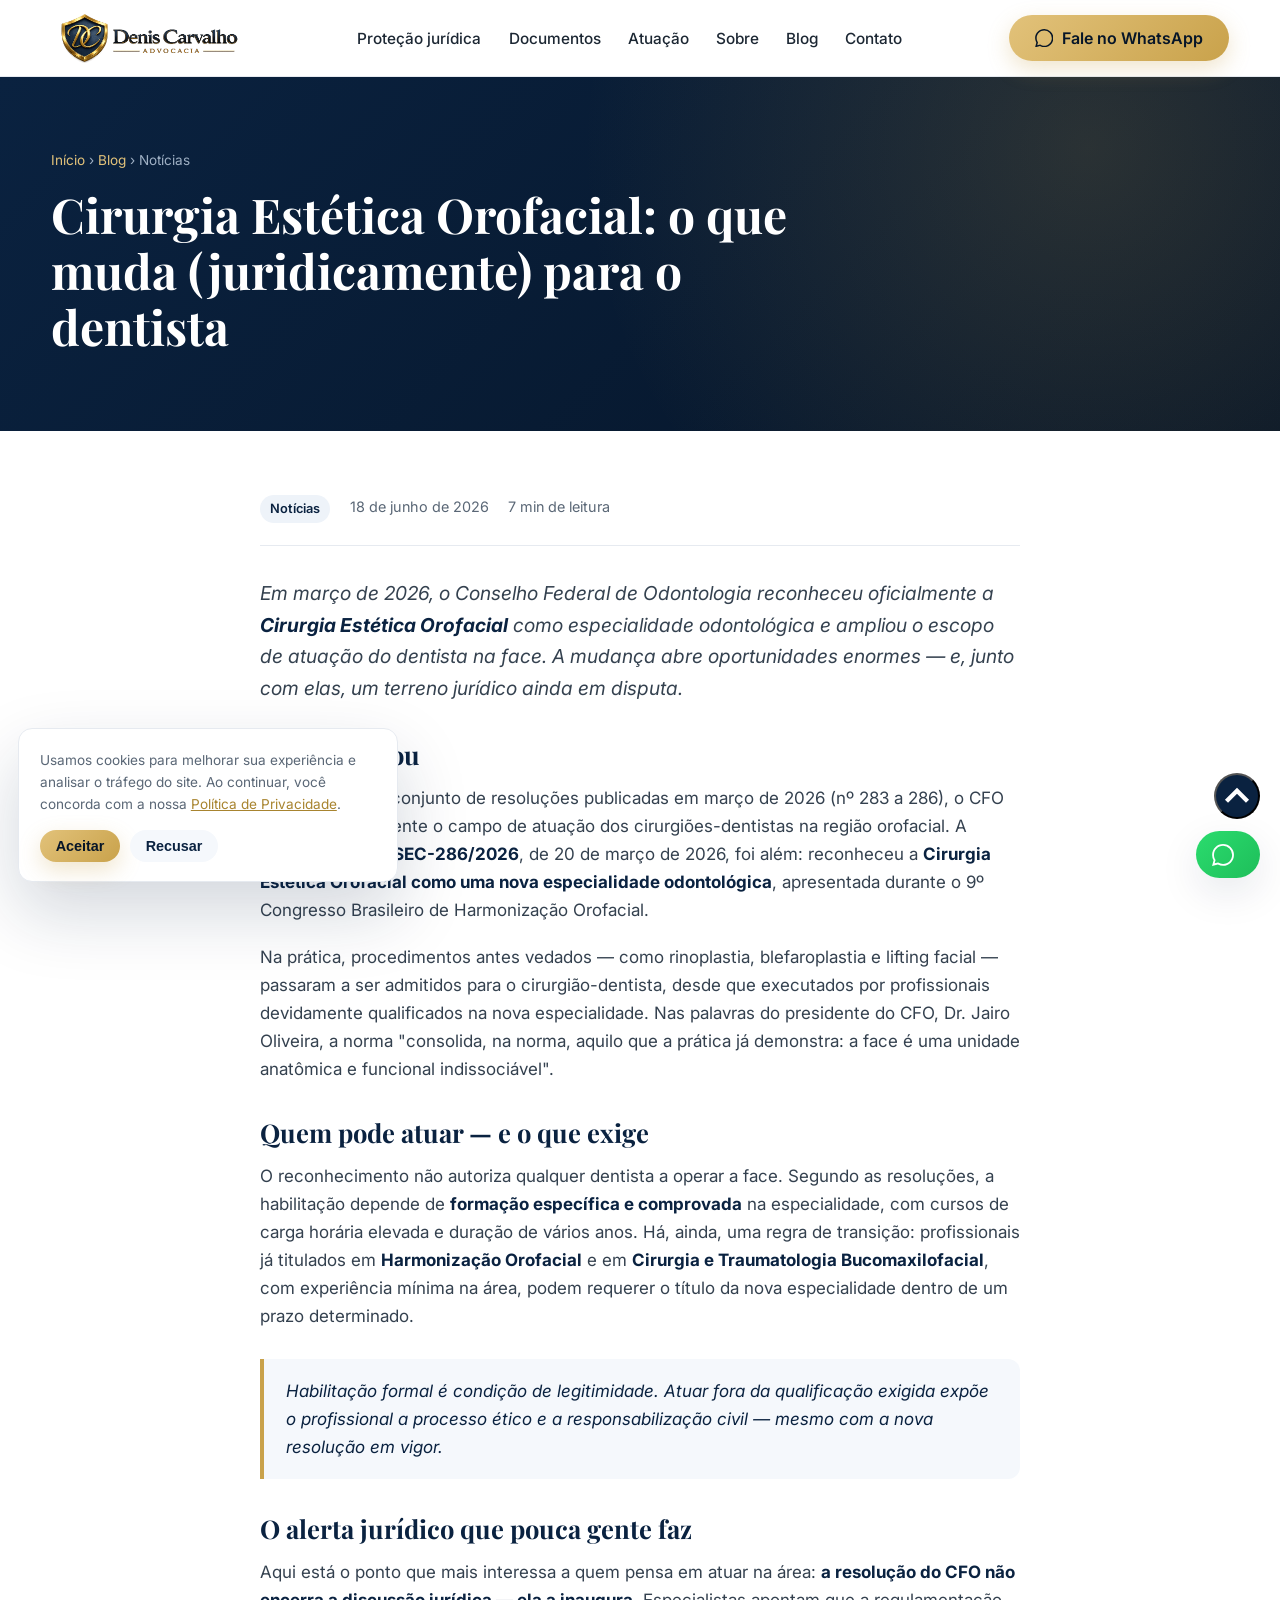
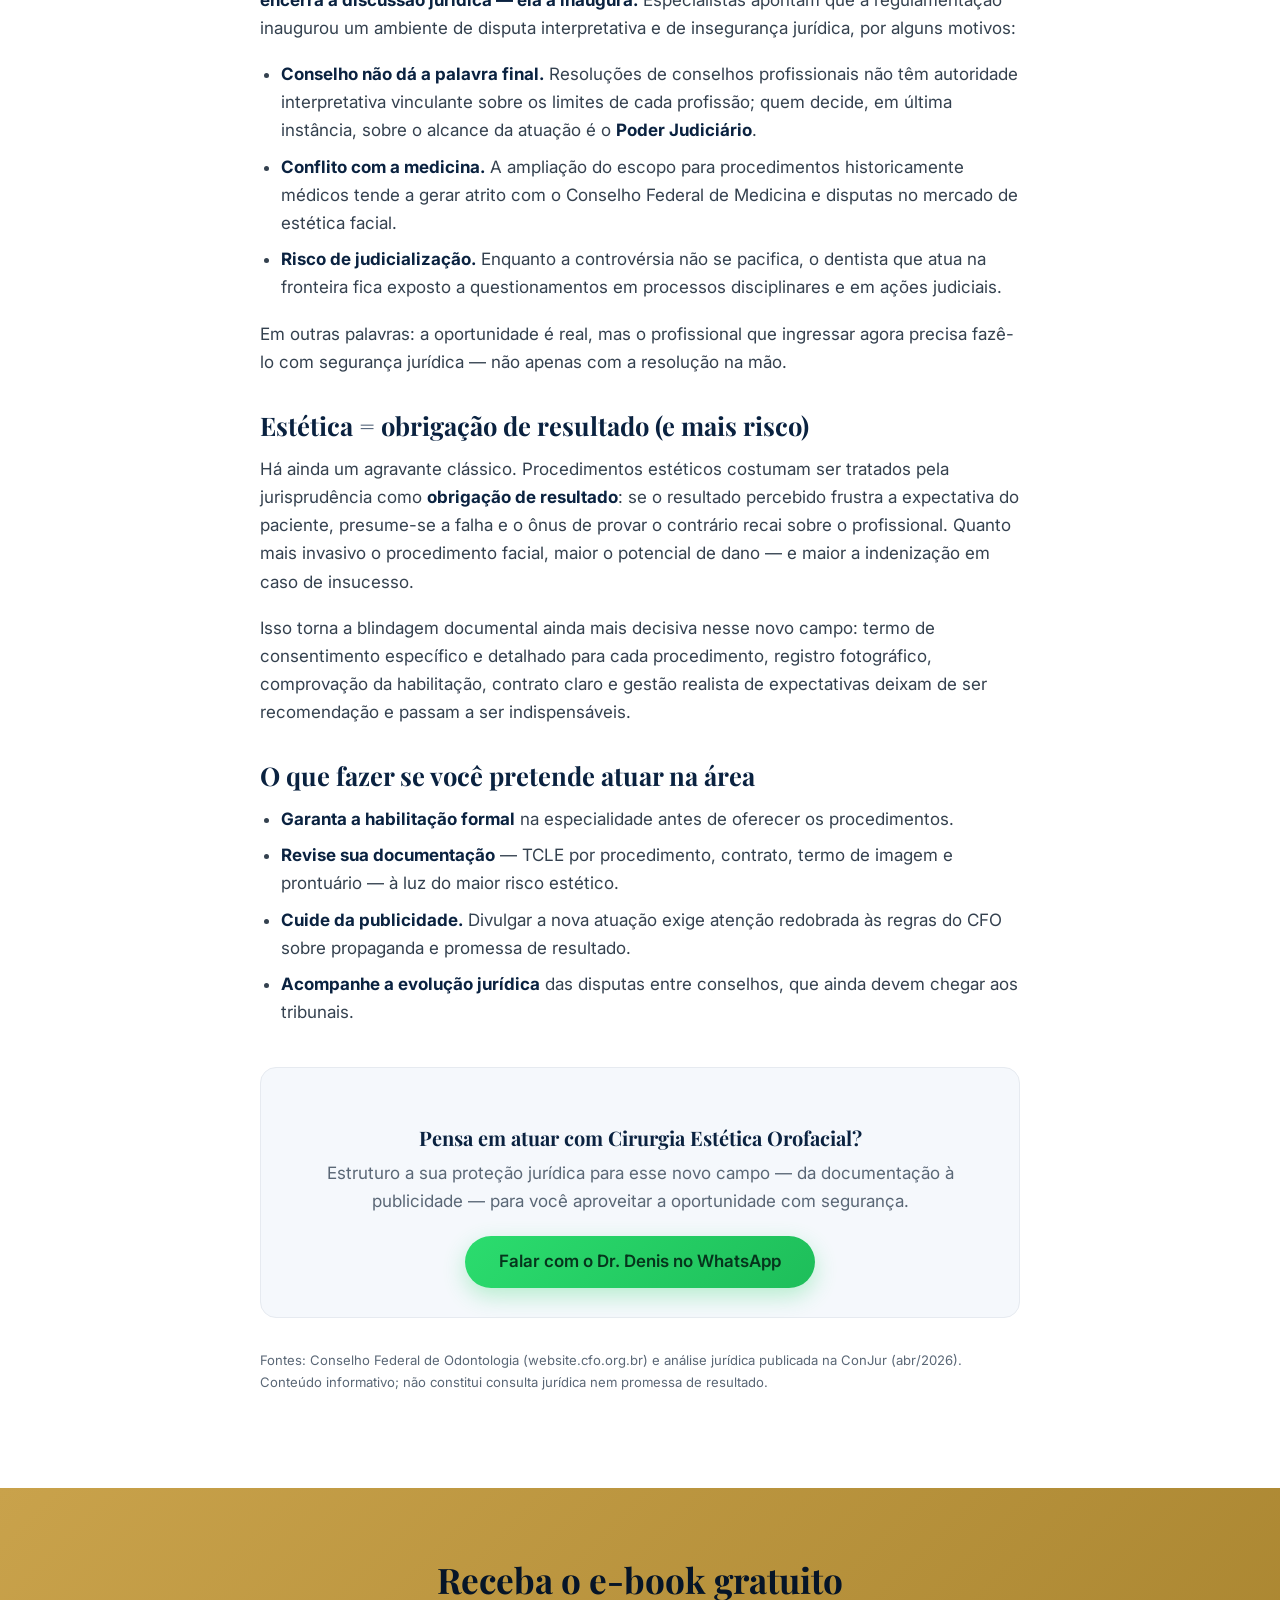
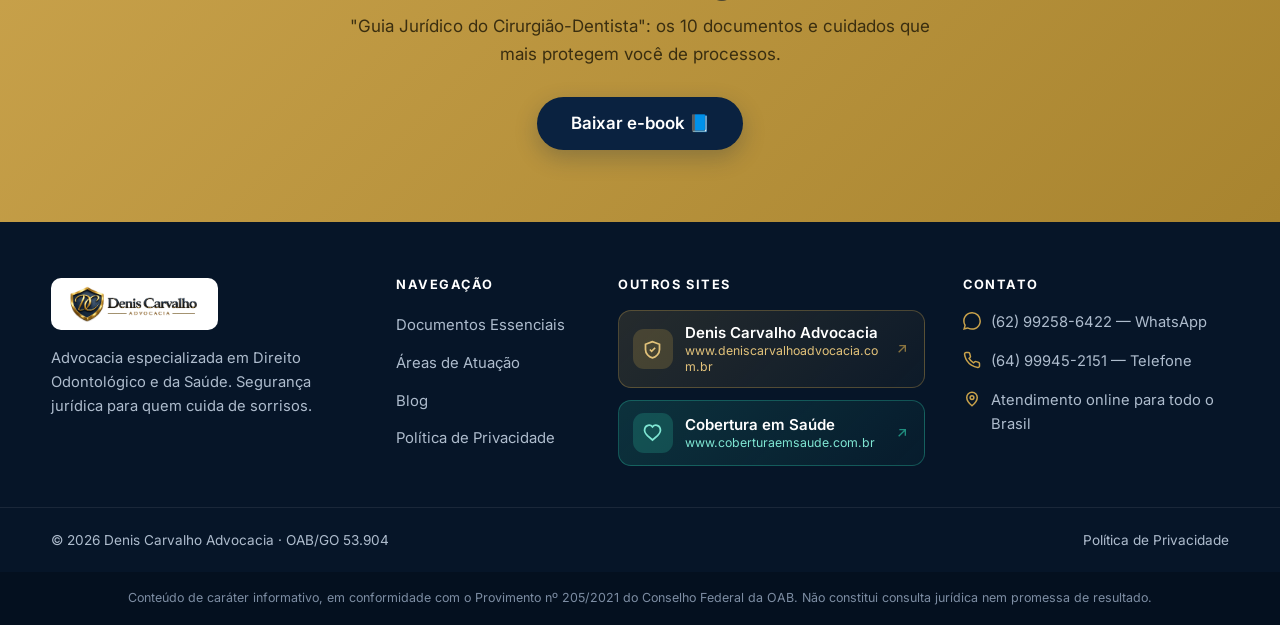
==== commit 739ecce8: "Incrementa versao do main.js (cache-busting) para entregar as tags O main.js tem cache imutavel de 1" ====
--- a/artigo-cirurgia-estetica-orofacial.html
+++ b/artigo-cirurgia-estetica-orofacial.html
@@ -148,6 +148,6 @@
     <a href="https://wa.me/5562992565904?text=Ol%C3%A1%2C%20Dr.%20Denis!%20Vim%20pelo%20blog%20e%20gostaria%20de%20uma%20orienta%C3%A7%C3%A3o." target="_blank" rel="noopener" class="fab fab-whats" aria-label="Fale no WhatsApp"><svg viewBox="0 0 24 24" fill="currentColor"><path d="M.06 24l1.69-6.16a11.86 11.86 0 01-1.6-5.95C.16 5.32 5.5 0 12.06 0a11.8 11.8 0 018.41 3.49 11.8 11.8 0 013.48 8.41c0 6.55-5.34 11.89-11.89 11.89a11.9 11.9 0 01-5.69-1.45L.06 24zm6.6-3.8c1.68.99 3.28 1.59 5.4 1.59 5.44 0 9.87-4.43 9.88-9.88a9.8 9.8 0 00-2.88-6.99A9.82 9.82 0 0012.06 2c-5.45 0-9.88 4.43-9.88 9.88 0 2.2.64 3.85 1.72 5.58l-.99 3.62 3.75-.88z"/></svg><span class="fab-label">Fale comigo no WhatsApp</span></a>
   </div>
 
-  <script src="assets/js/main.js?v=20260619d" defer></script>
+  <script src="assets/js/main.js?v=20260914g" defer></script>
 </body>
 </html>
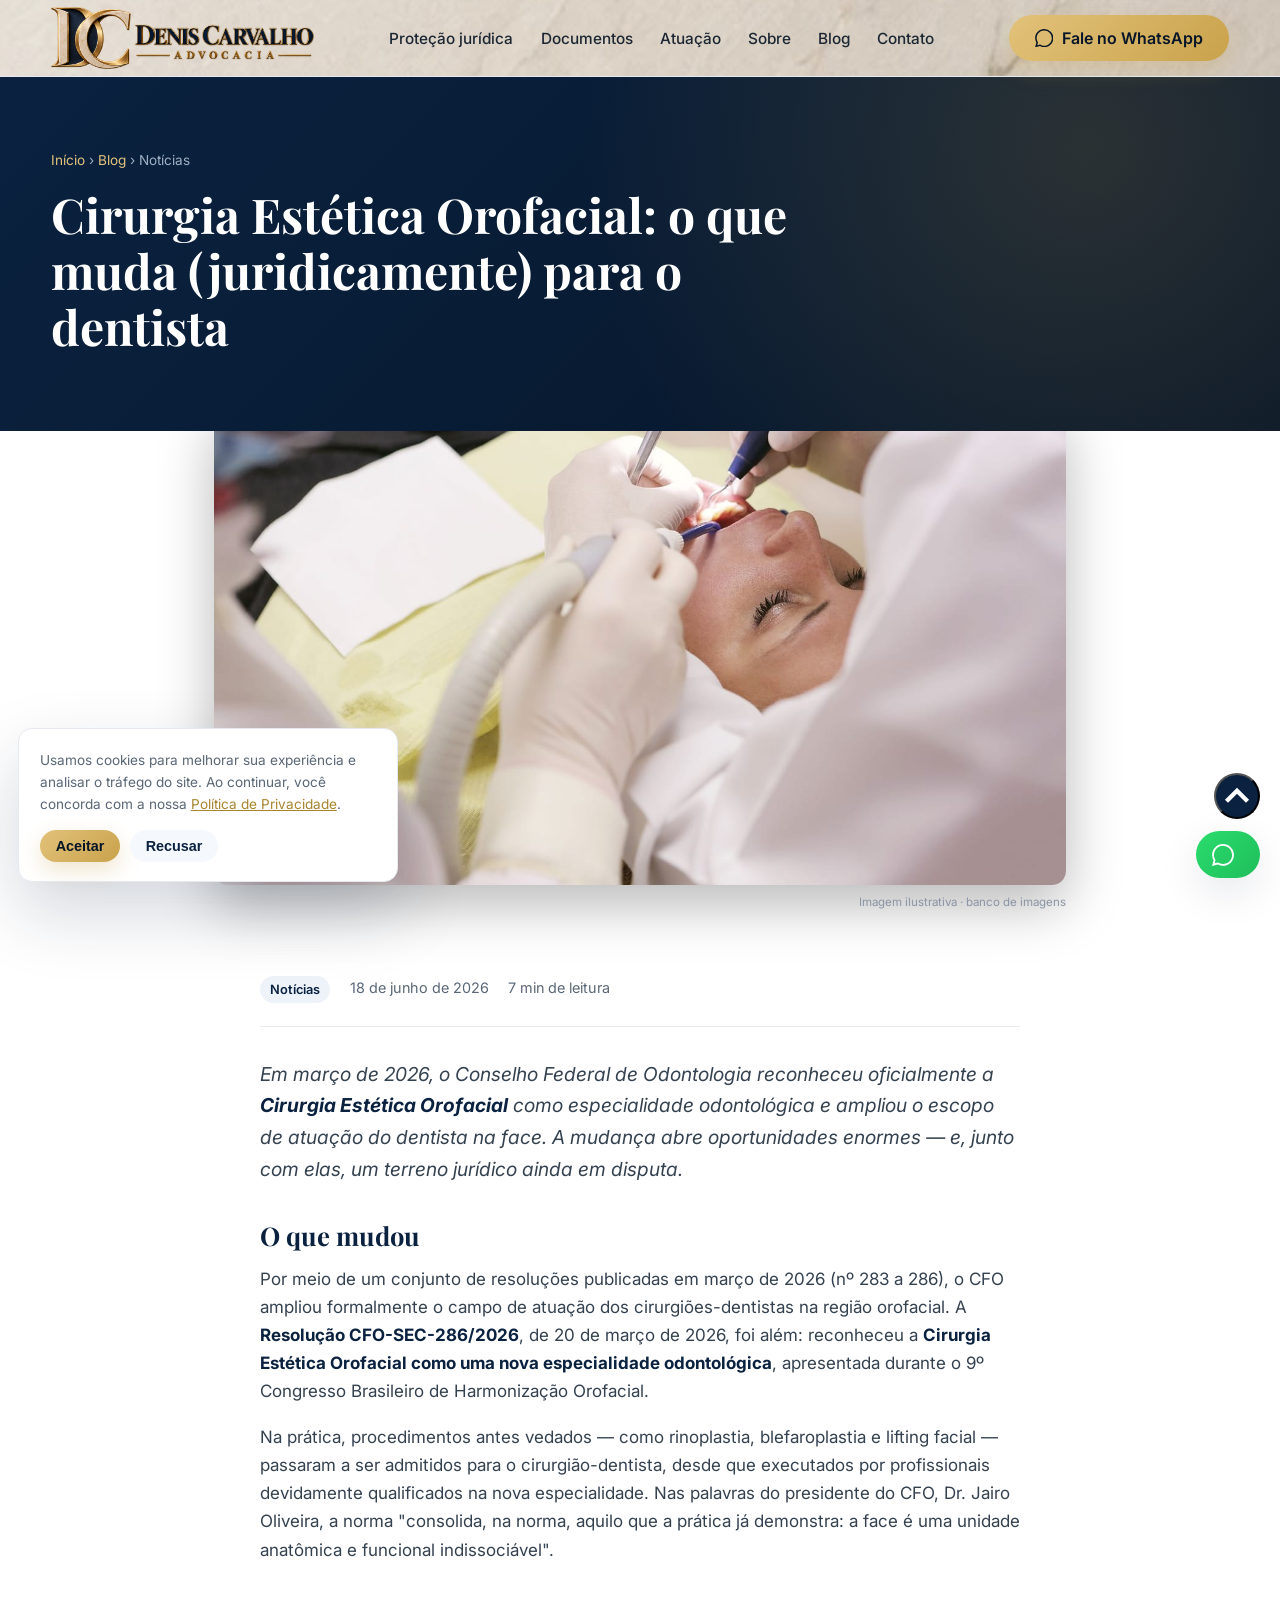
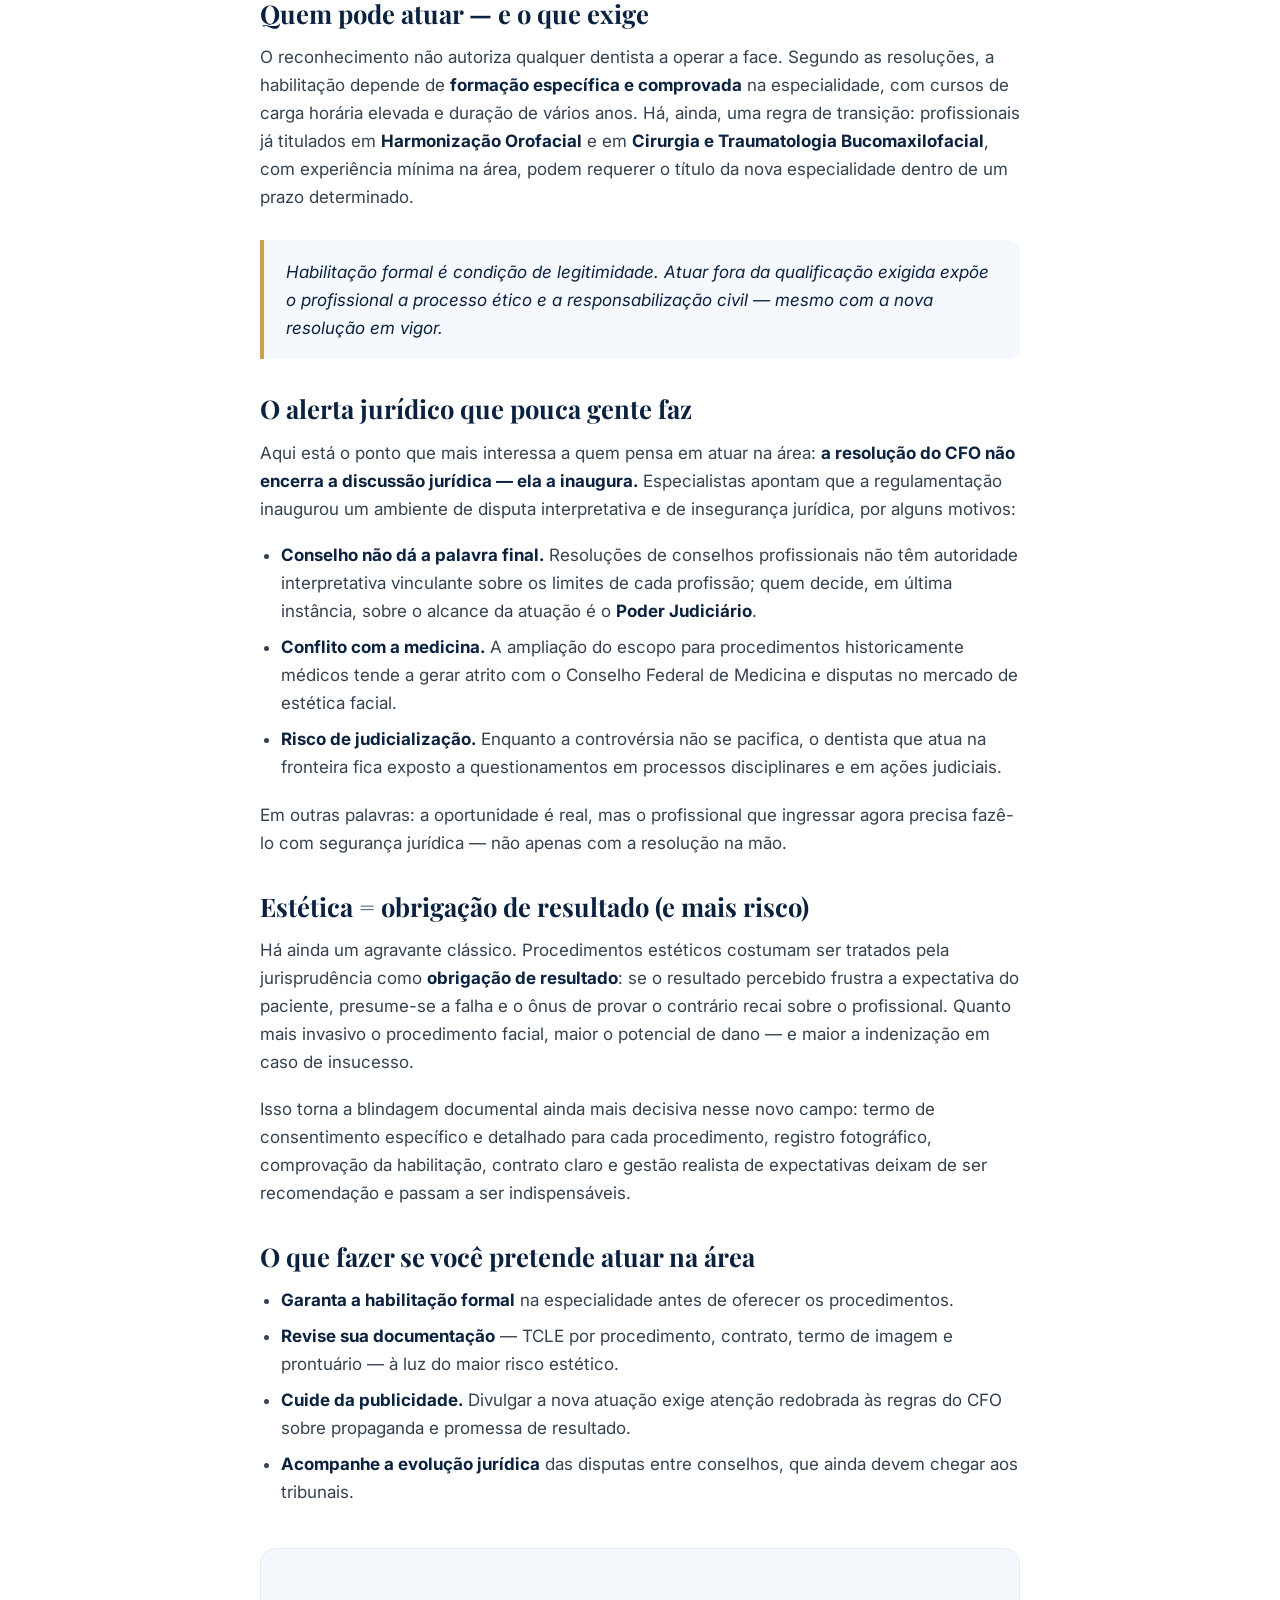
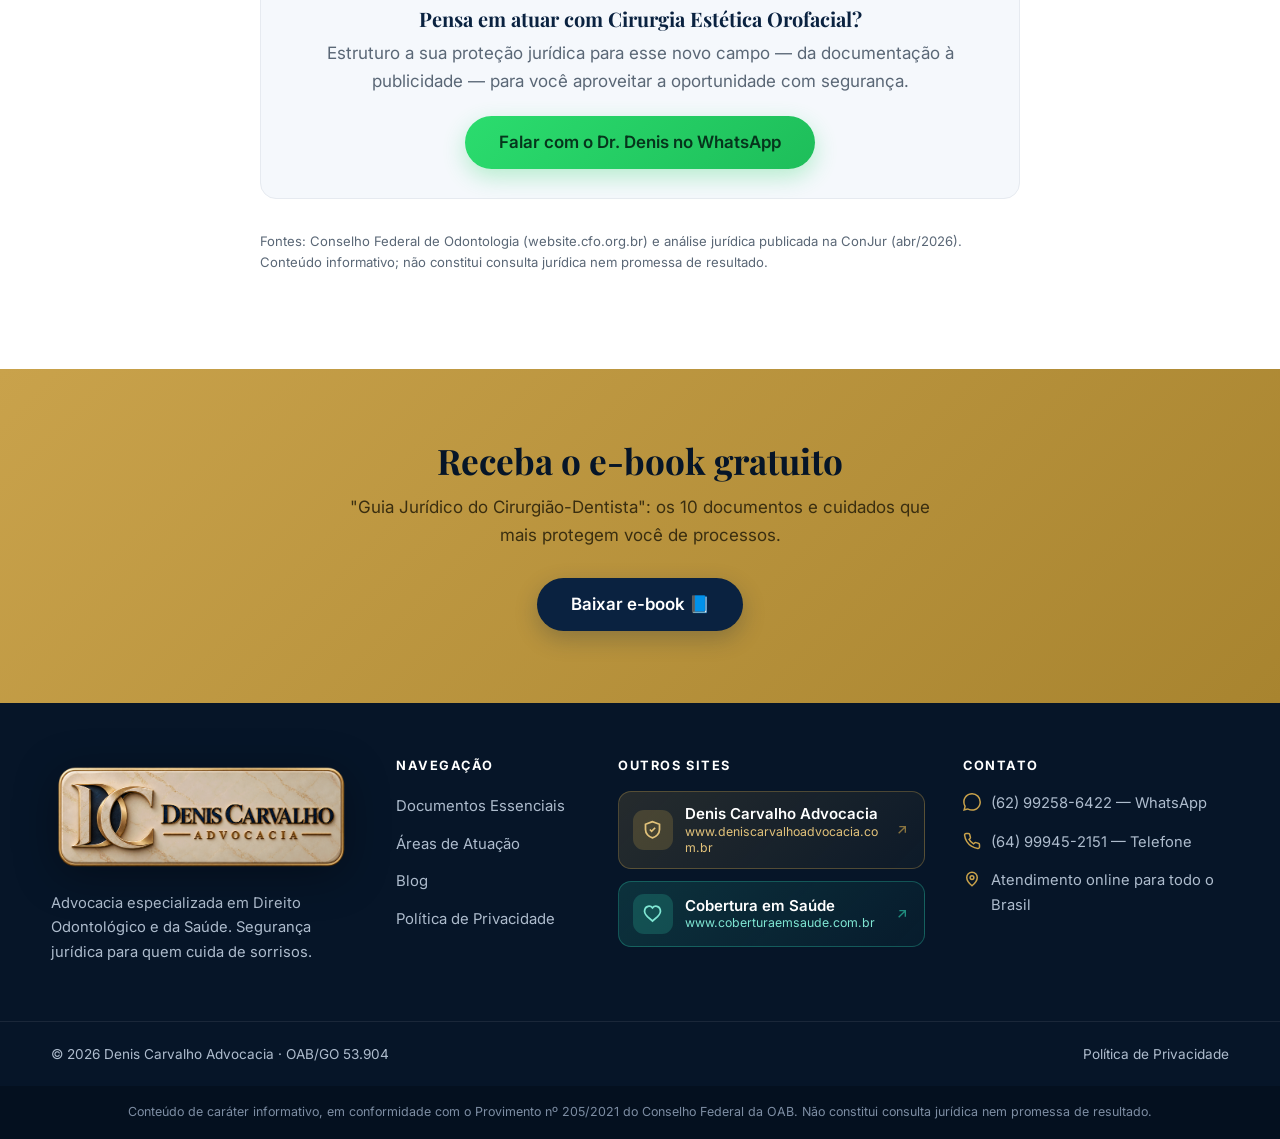
==== commit 8446cff2: "Blog com imagens reais + SEO por artigo (odontologia) - Cards da home e do blog.html com fotos de ba" ====
--- a/artigo-cirurgia-estetica-orofacial.html
+++ b/artigo-cirurgia-estetica-orofacial.html
@@ -10,13 +10,13 @@
   <meta property="og:type" content="article">
   <meta property="og:title" content="Cirurgia Estética Orofacial: o que muda juridicamente para o dentista">
   <meta property="og:description" content="O CFO reconheceu a Cirurgia Estética Orofacial como especialidade e ampliou o escopo do dentista na face. Veja o que muda e os riscos jurídicos.">
-  <meta property="og:image" content="https://www.advocaciaodontologica.com.br/assets/img/og-image.jpg">
+  <meta property="og:image" content="https://www.advocaciaodontologica.com.br/assets/img/blog/cirurgia-estetica-orofacial.jpg">
   <link rel="preconnect" href="https://fonts.googleapis.com">
   <link rel="preconnect" href="https://fonts.gstatic.com" crossorigin>
   <link href="https://fonts.googleapis.com/css2?family=Playfair+Display:wght@500;600;700;800&family=Inter:wght@400;500;600;700&display=swap" rel="stylesheet">
   <link rel="stylesheet" href="assets/css/styles.css?v=20260619d">
   <script type="application/ld+json">
-  {"@context":"https://schema.org","@type":"Article","headline":"Cirurgia Estética Orofacial: o que muda juridicamente para o dentista (Resolução CFO 286/2026)","datePublished":"2026-06-18","author":{"@type":"Person","name":"Denis Carvalho dos Santos Vieira"},"publisher":{"@type":"Organization","name":"Advocacia Odontológica — Denis Carvalho"},"mainEntityOfPage":"https://www.advocaciaodontologica.com.br/artigo-cirurgia-estetica-orofacial.html"}
+  {"@context":"https://schema.org","@type":"Article","image":"https://www.advocaciaodontologica.com.br/assets/img/blog/cirurgia-estetica-orofacial.jpg","headline":"Cirurgia Estética Orofacial: o que muda juridicamente para o dentista (Resolução CFO 286/2026)","datePublished":"2026-06-18","author":{"@type":"Person","name":"Denis Carvalho dos Santos Vieira"},"publisher":{"@type":"Organization","name":"Advocacia Odontológica — Denis Carvalho"},"mainEntityOfPage":"https://www.advocaciaodontologica.com.br/artigo-cirurgia-estetica-orofacial.html"}
   </script>
 </head>
 <body>
@@ -24,7 +24,7 @@
   <!-- HEADER -->
   <header class="site-header" id="header">
     <div class="container nav">
-      <a href="index.html" class="brand" aria-label="Advocacia Odontológica — Denis Carvalho"><img src="assets/img/logo.png" alt="Denis Carvalho Advocacia — Advocacia Odontológica"></a>
+      <a href="index.html" class="brand" aria-label="Advocacia Odontológica — Denis Carvalho"><img src="assets/img/logo-dc.png?v=3" alt="Denis Carvalho Advocacia — Advocacia Odontológica"></a>
       <nav aria-label="Menu principal">
         <ul class="nav-links" id="navLinks">
           <li><a href="index.html#contexto">Proteção jurídica</a></li>
@@ -48,6 +48,13 @@
       <h1>Cirurgia Estética Orofacial: o que muda (juridicamente) para o dentista</h1>
     </div>
   </section>
+
+  <div class="article-cover">
+    <figure>
+      <img src="assets/img/blog/cirurgia-estetica-orofacial.jpg?v=1" alt="Dentista realizando procedimento odontológico">
+      <figcaption>Imagem ilustrativa · banco de imagens</figcaption>
+    </figure>
+  </div>
 
   <article class="article">
     <div class="container article__wrap">
@@ -110,7 +117,7 @@
     <div class="container">
       <div class="grid">
         <div class="f-brand">
-          <img src="assets/img/logo.png" alt="Denis Carvalho Advocacia">
+          <img src="assets/img/logo-rodape-marmore.png?v=2" alt="Denis Carvalho Advocacia">
           <p>Advocacia especializada em Direito Odontológico e da Saúde. Segurança jurídica para quem cuida de sorrisos.</p>
         </div>
         <div>
--- a/assets/css/styles.css
+++ b/assets/css/styles.css
@@ -99,18 +99,18 @@
 /* ---------- Header ---------- */
 .site-header {
   position: sticky; top: 0; z-index: 50;
-  background: rgba(255, 255, 255, .97);
+  background: linear-gradient(rgba(253,250,244,.25),rgba(253,250,244,.25)),url(../img/marmore.jpg?v=4) center/cover;
   border-bottom: 1px solid var(--line);
   transition: box-shadow .3s, background .3s;
 }
 /* backdrop-filter só no desktop: no mobile ele prendia o menu lateral (containing block do fixed) */
 @media (min-width: 761px) {
-  .site-header { background: rgba(255, 255, 255, .92); backdrop-filter: saturate(180%) blur(10px); }
-}
-.site-header.scrolled { box-shadow: var(--shadow-sm); background: rgba(255, 255, 255, .99); }
+  .site-header { background: linear-gradient(rgba(253,250,244,.25),rgba(253,250,244,.25)),url(../img/marmore.jpg?v=4) center/cover; }
+}
+.site-header.scrolled { box-shadow: var(--shadow-sm); background: linear-gradient(rgba(253,250,244,.25),rgba(253,250,244,.25)),url(../img/marmore.jpg?v=4) center/cover; }
 .site-header .nav { display: flex; align-items: center; justify-content: space-between; gap: 1.2rem; min-height: 76px; }
 .brand { flex: none; display: inline-flex; }
-.brand img { height: 50px; width: auto; max-width: none; }
+.brand img { height: 62px; width: auto; max-width: none; object-fit: contain; }
 .nav-links { display: flex; align-items: center; gap: 1.7rem; }
 .nav-links a { font-weight: 500; font-size: .96rem; color: var(--ink); position: relative; padding: .35em 0; transition: color .2s; white-space: nowrap; }
 .nav-links a::after {
@@ -424,7 +424,7 @@
 .footer { background: var(--navy-deep); color: #aebccd; padding: 3.5rem 0 0; }
 .footer .grid { display: grid; grid-template-columns: 1.5fr .9fr 1.5fr 1.3fr; gap: 2.4rem; padding-bottom: 2.6rem; }
 .footer h4 { color: #fff; font-family: "Inter", sans-serif; font-size: .8rem; letter-spacing: .12em; text-transform: uppercase; margin-bottom: 1.1rem; }
-.f-brand img { height: 52px; background: #fff; padding: 8px 12px; border-radius: 10px; margin-bottom: 1rem; }
+.f-brand img { width: 300px; max-width: 100%; height: auto; margin-bottom: 1rem; filter: drop-shadow(0 8px 22px rgba(0,0,0,.35)); }
 .f-brand p { font-size: .92rem; max-width: 30ch; }
 .footer ul li { margin-bottom: .6rem; }
 .footer ul a { font-size: .93rem; transition: color .2s; }
@@ -585,3 +585,10 @@
 /* Esconde aba do e-book e botões flutuantes enquanto o menu mobile está aberto */
 body.nav-open .leadin__tab,
 body.nav-open .fab-stack { opacity: 0; visibility: hidden; pointer-events: none; }
+
+/* Capa do artigo (banco de imagens) */
+.post .thumb img { position: absolute; inset: 0; }
+.article-cover { max-width: 900px; margin: -1.6rem auto 0; padding: 0 1.5rem; }
+.article-cover figure { margin: 0; }
+.article-cover img { width: 100%; aspect-ratio: 16/9; object-fit: cover; border-radius: 14px; box-shadow: 0 20px 55px rgba(0,0,0,.28); display: block; }
+.article-cover figcaption { font-size: .72rem; color: #8a94a3; text-align: right; margin-top: .5rem; }
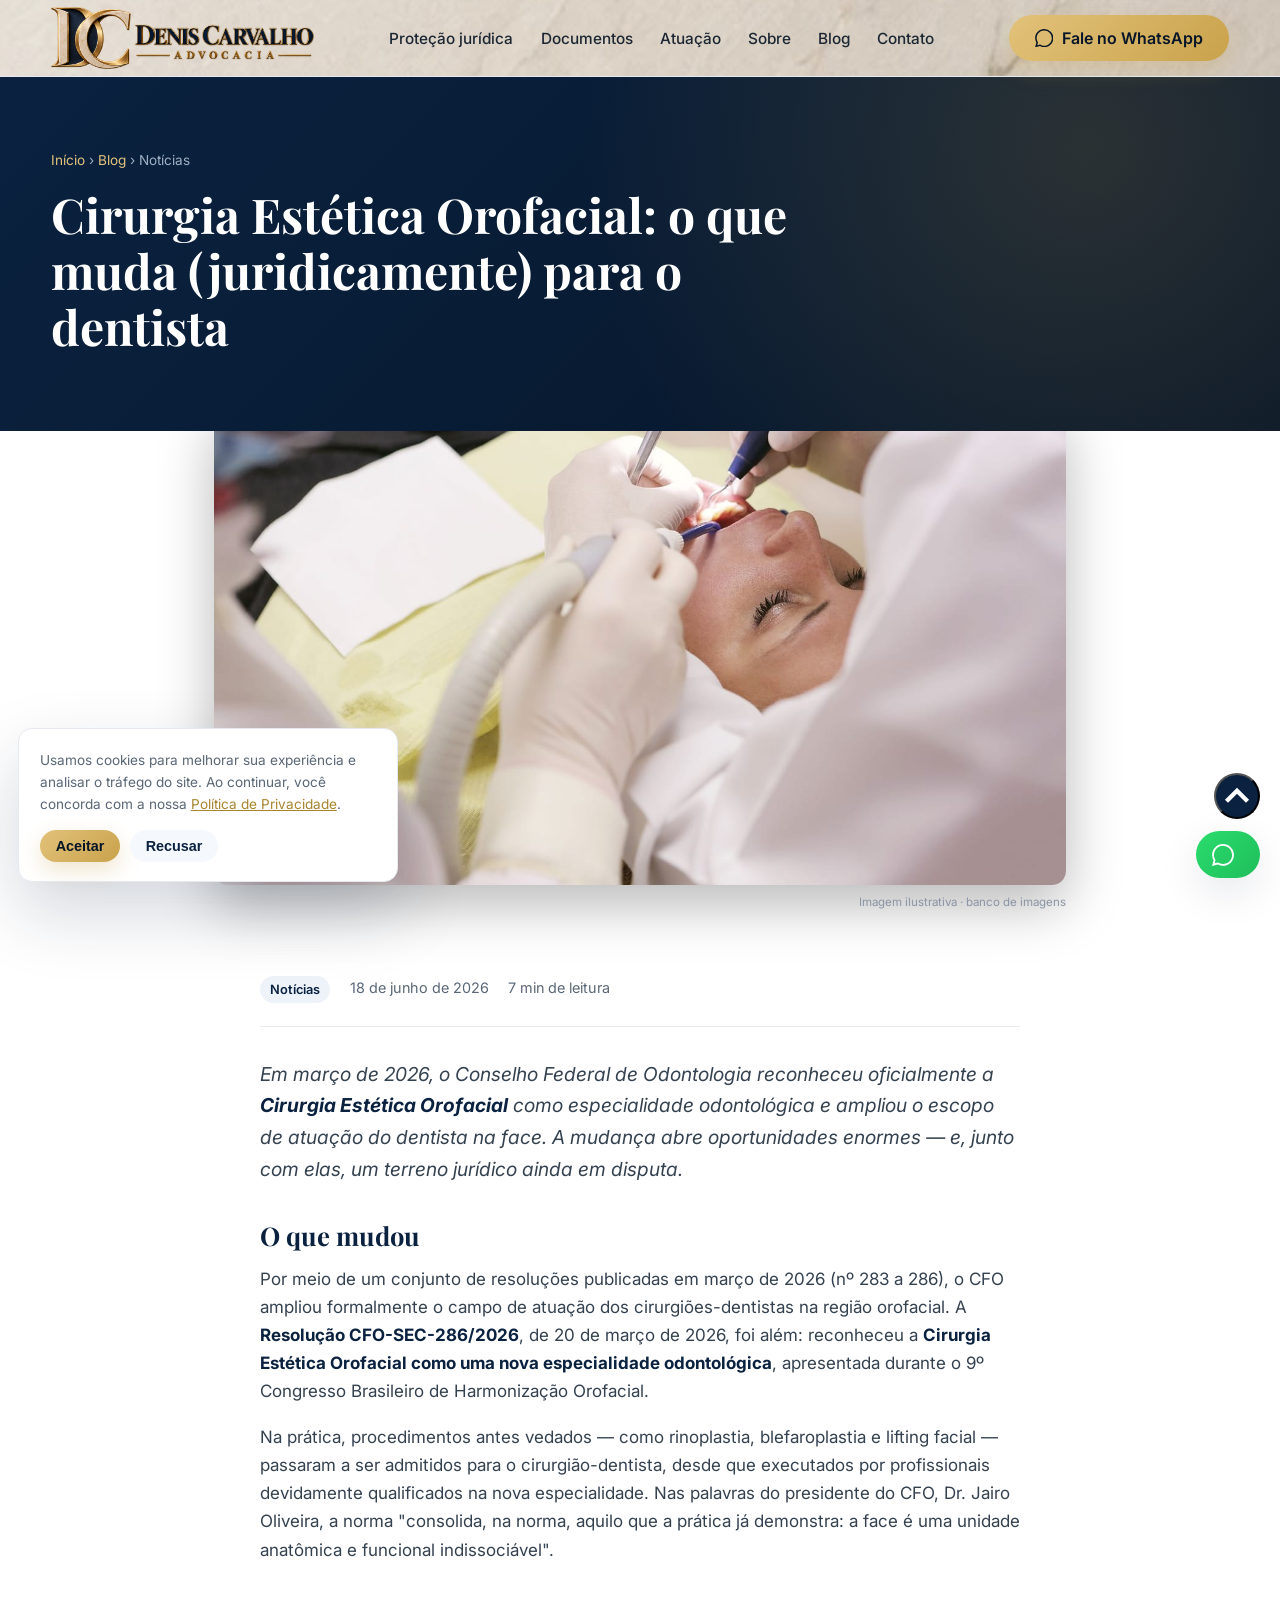
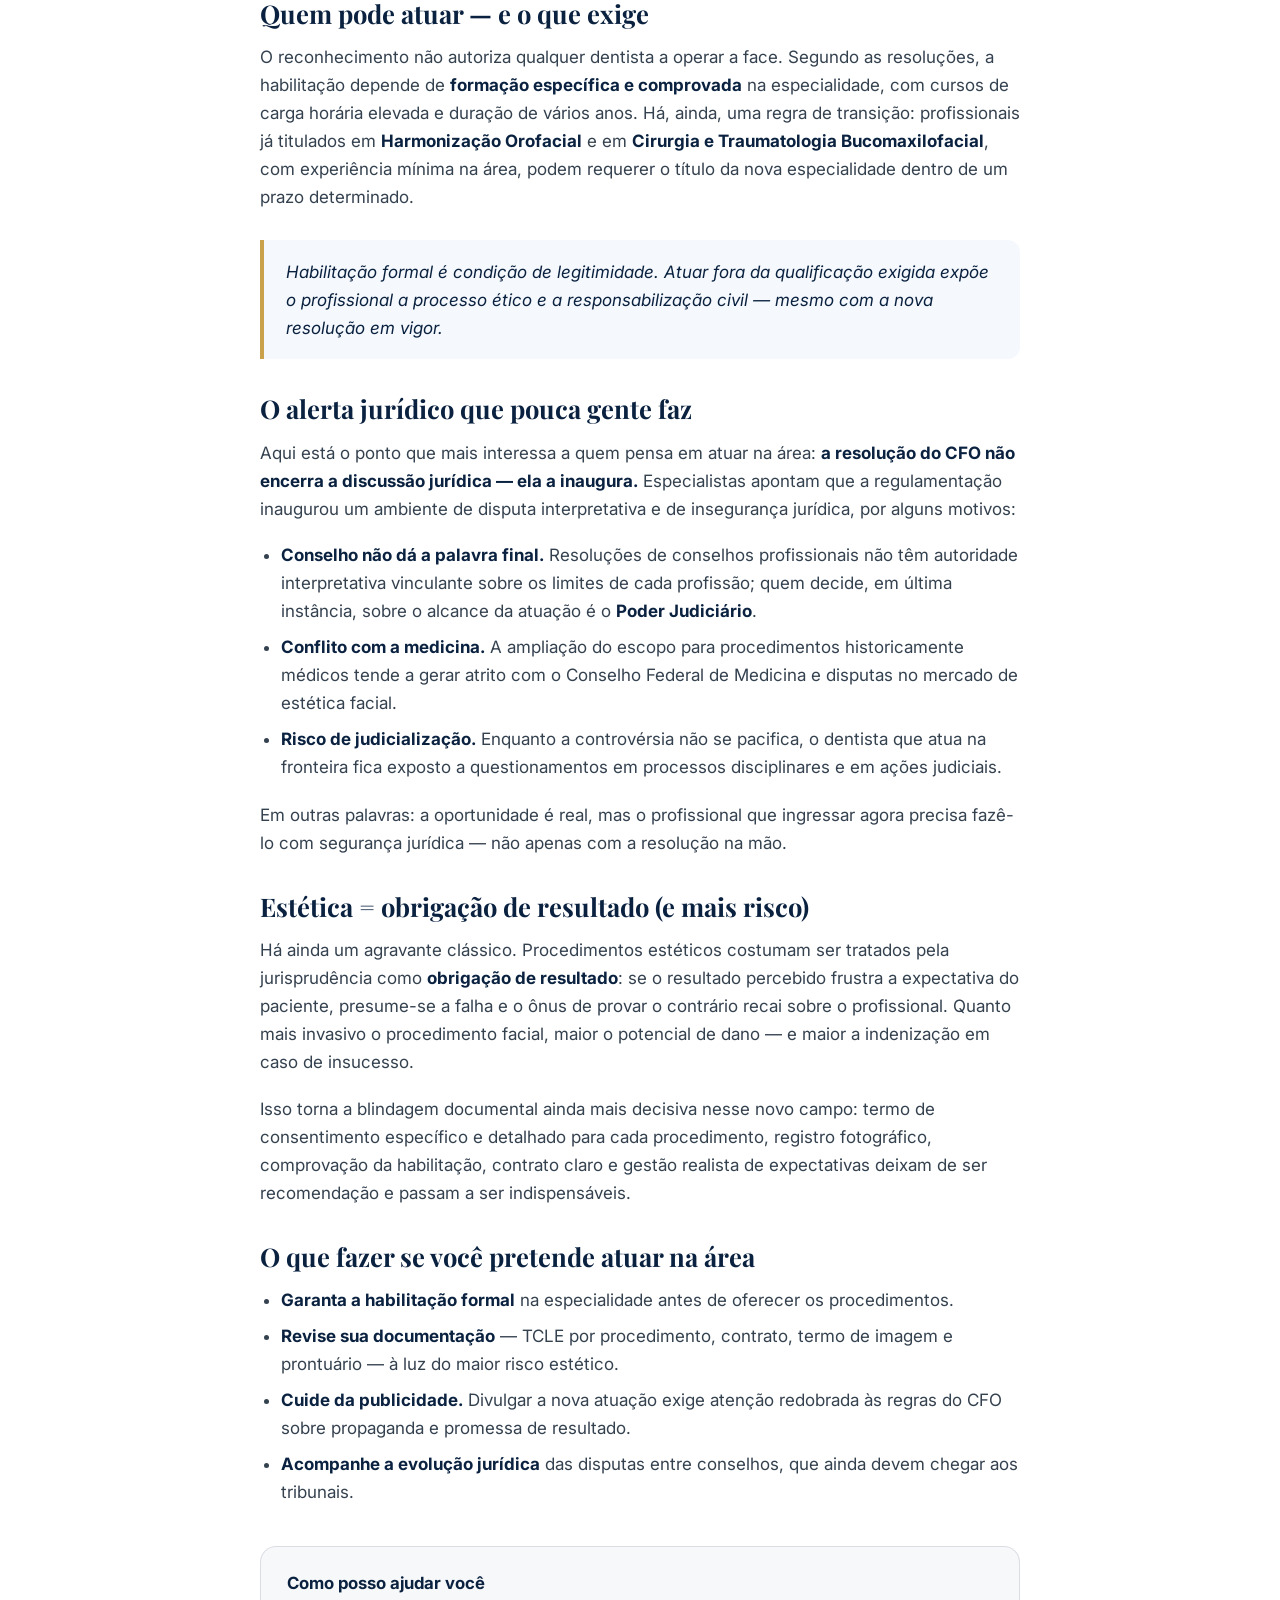
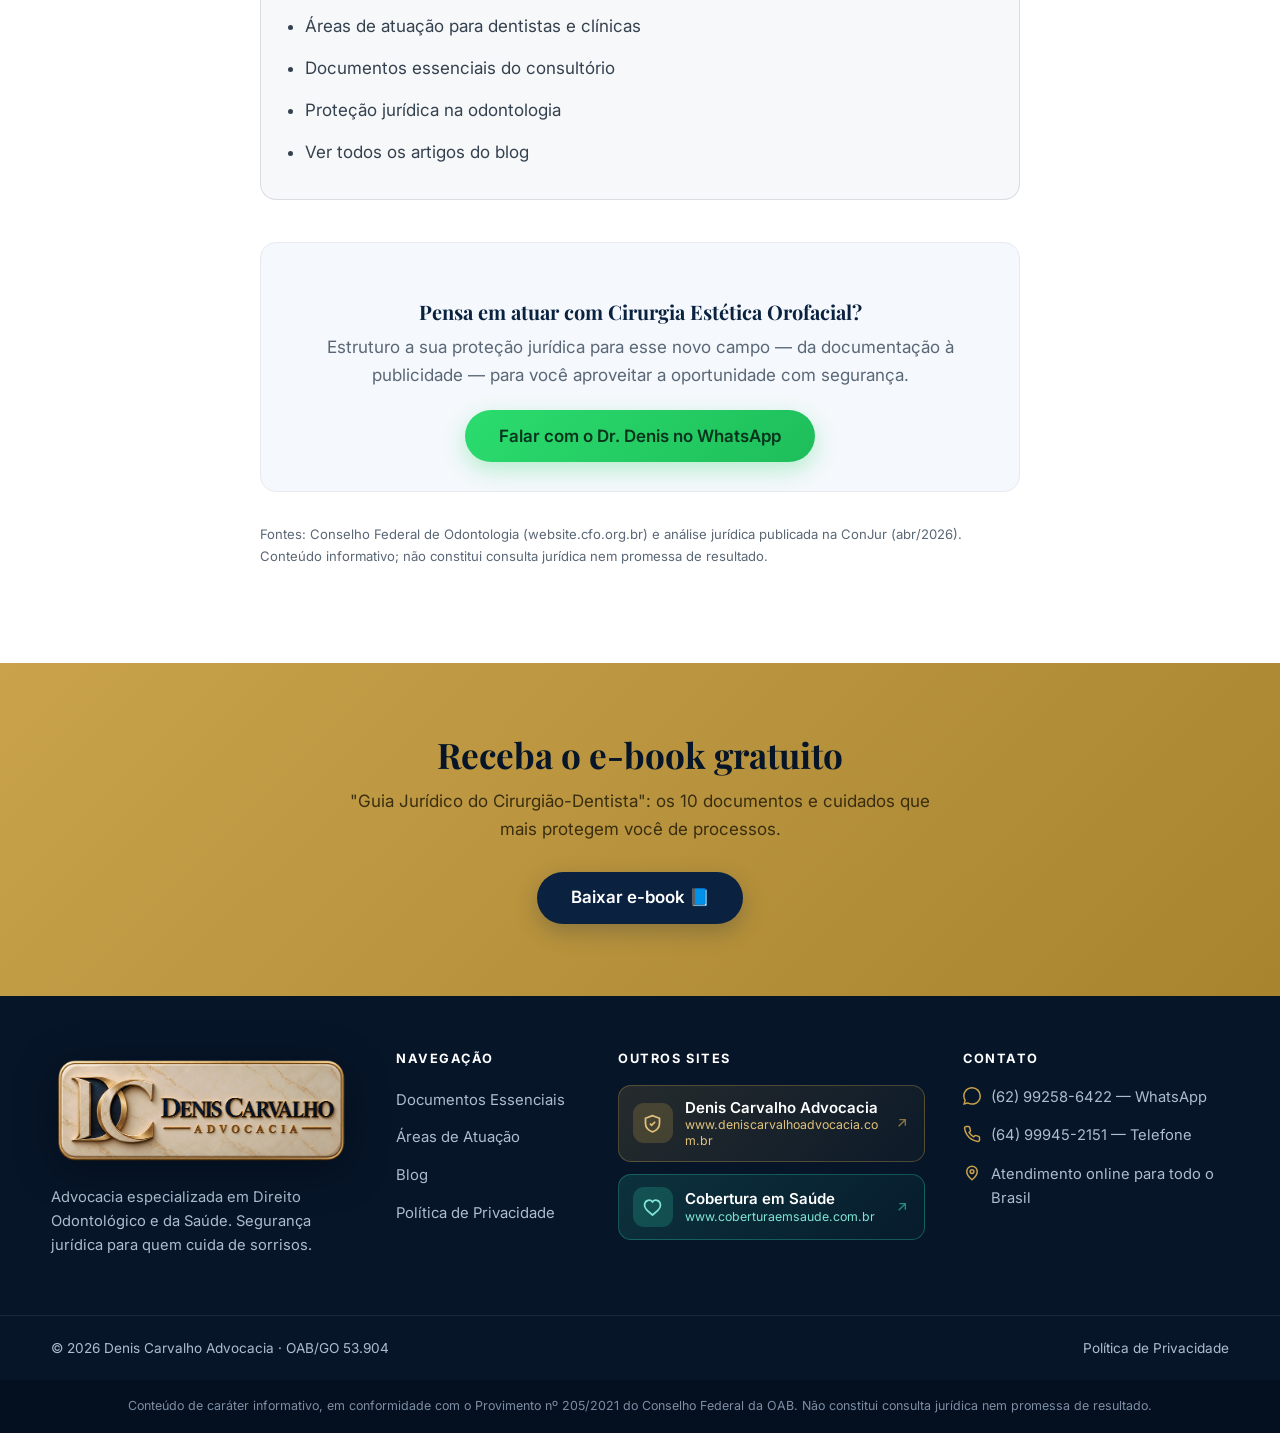
==== commit f4bc0219: "seo: bloco de links internos (servicos) nos artigos" ====
--- a/artigo-cirurgia-estetica-orofacial.html
+++ b/artigo-cirurgia-estetica-orofacial.html
@@ -95,6 +95,10 @@
         <li><strong>Acompanhe a evolução jurídica</strong> das disputas entre conselhos, que ainda devem chegar aos tribunais.</li>
       </ul>
 
+      <aside class="article-servicos" aria-label="Como posso ajudar você" style="margin:2.5rem 0;padding:1.4rem 1.6rem;border:1px solid rgba(11,31,59,.12);border-radius:16px;background:rgba(11,31,59,.03)">
+        <strong style="display:block;font-size:1.05rem;margin-bottom:.7rem;color:var(--navy,#0b1f3b)">Como posso ajudar você</strong>
+        <ul style="margin:0;padding-left:1.15rem;line-height:2"><li><a href="index.html#servicos">Áreas de atuação para dentistas e clínicas</a></li><li><a href="index.html#documentos">Documentos essenciais do consultório</a></li><li><a href="index.html#contexto">Proteção jurídica na odontologia</a></li><li><a href="blog.html">Ver todos os artigos do blog</a></li></ul>
+      </aside>
       <div class="article__cta">
         <h3>Pensa em atuar com Cirurgia Estética Orofacial?</h3>
         <p>Estruturo a sua proteção jurídica para esse novo campo — da documentação à publicidade — para você aproveitar a oportunidade com segurança.</p>
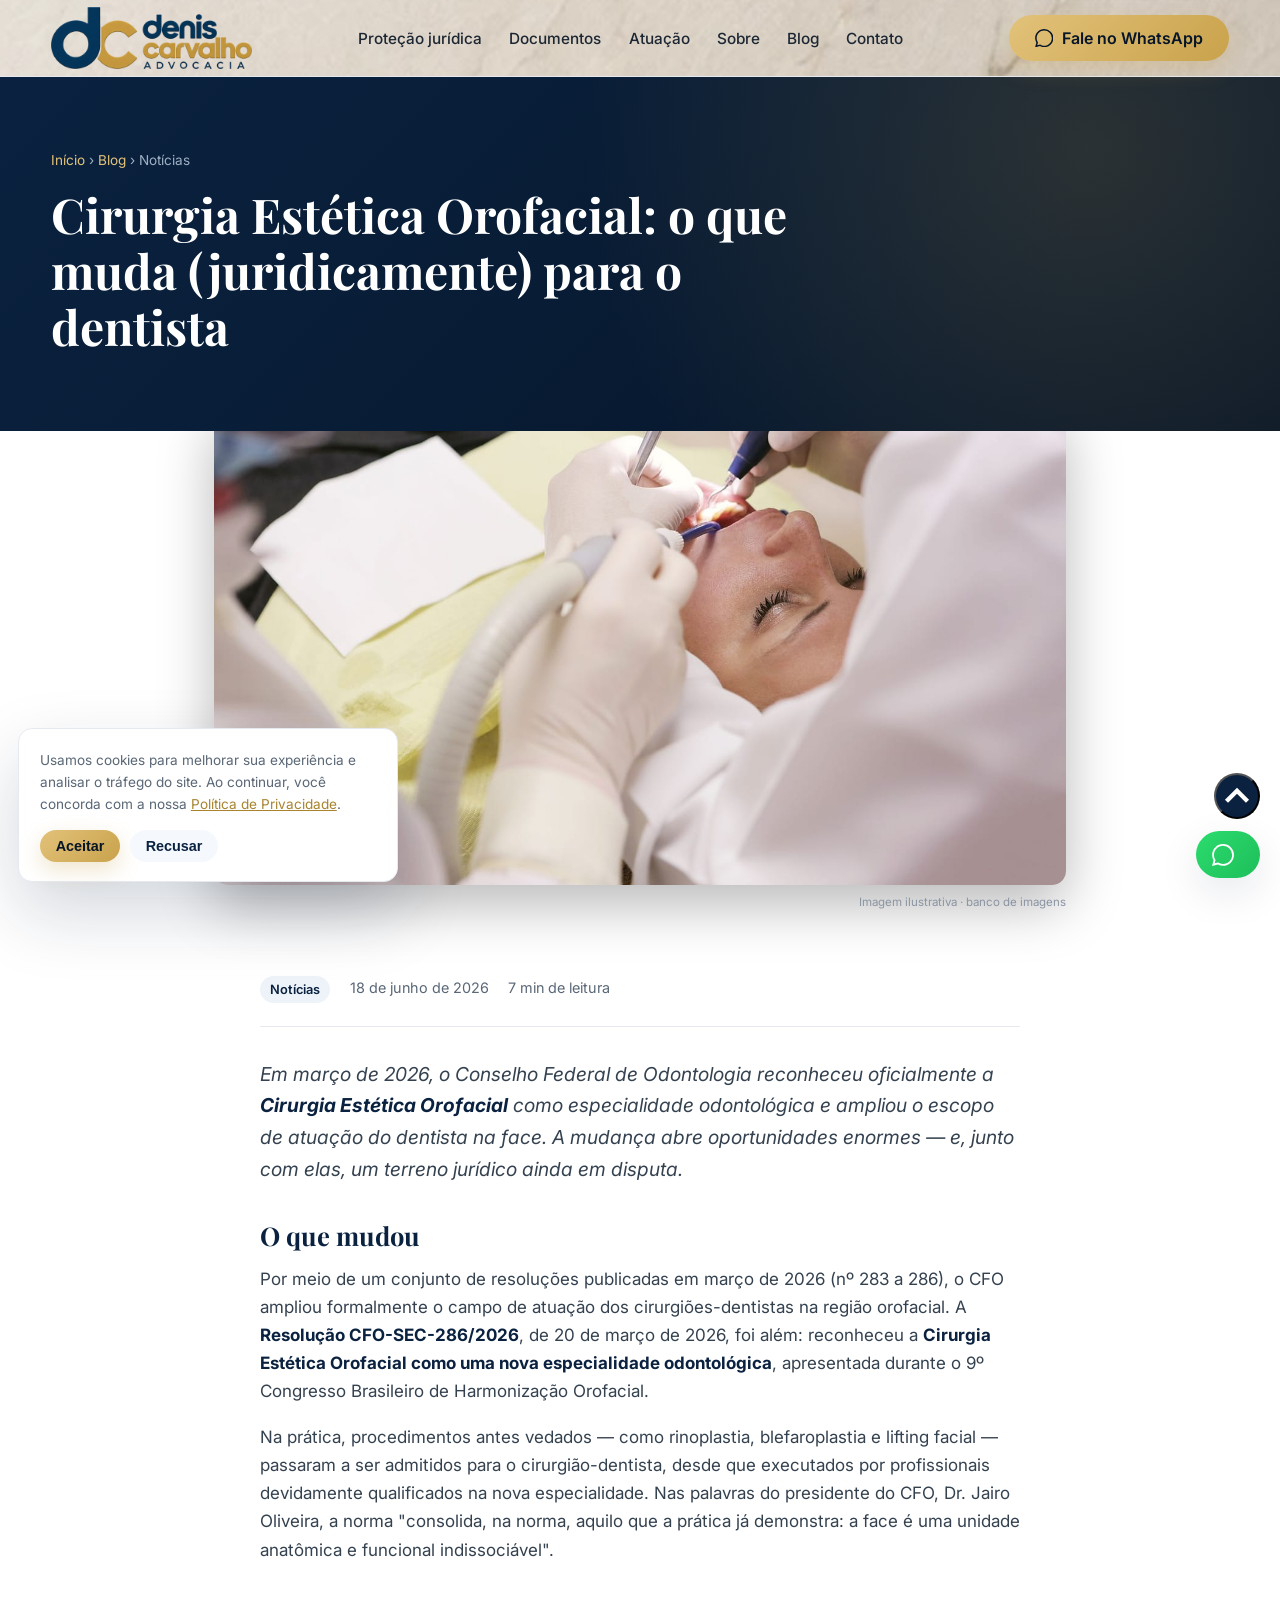
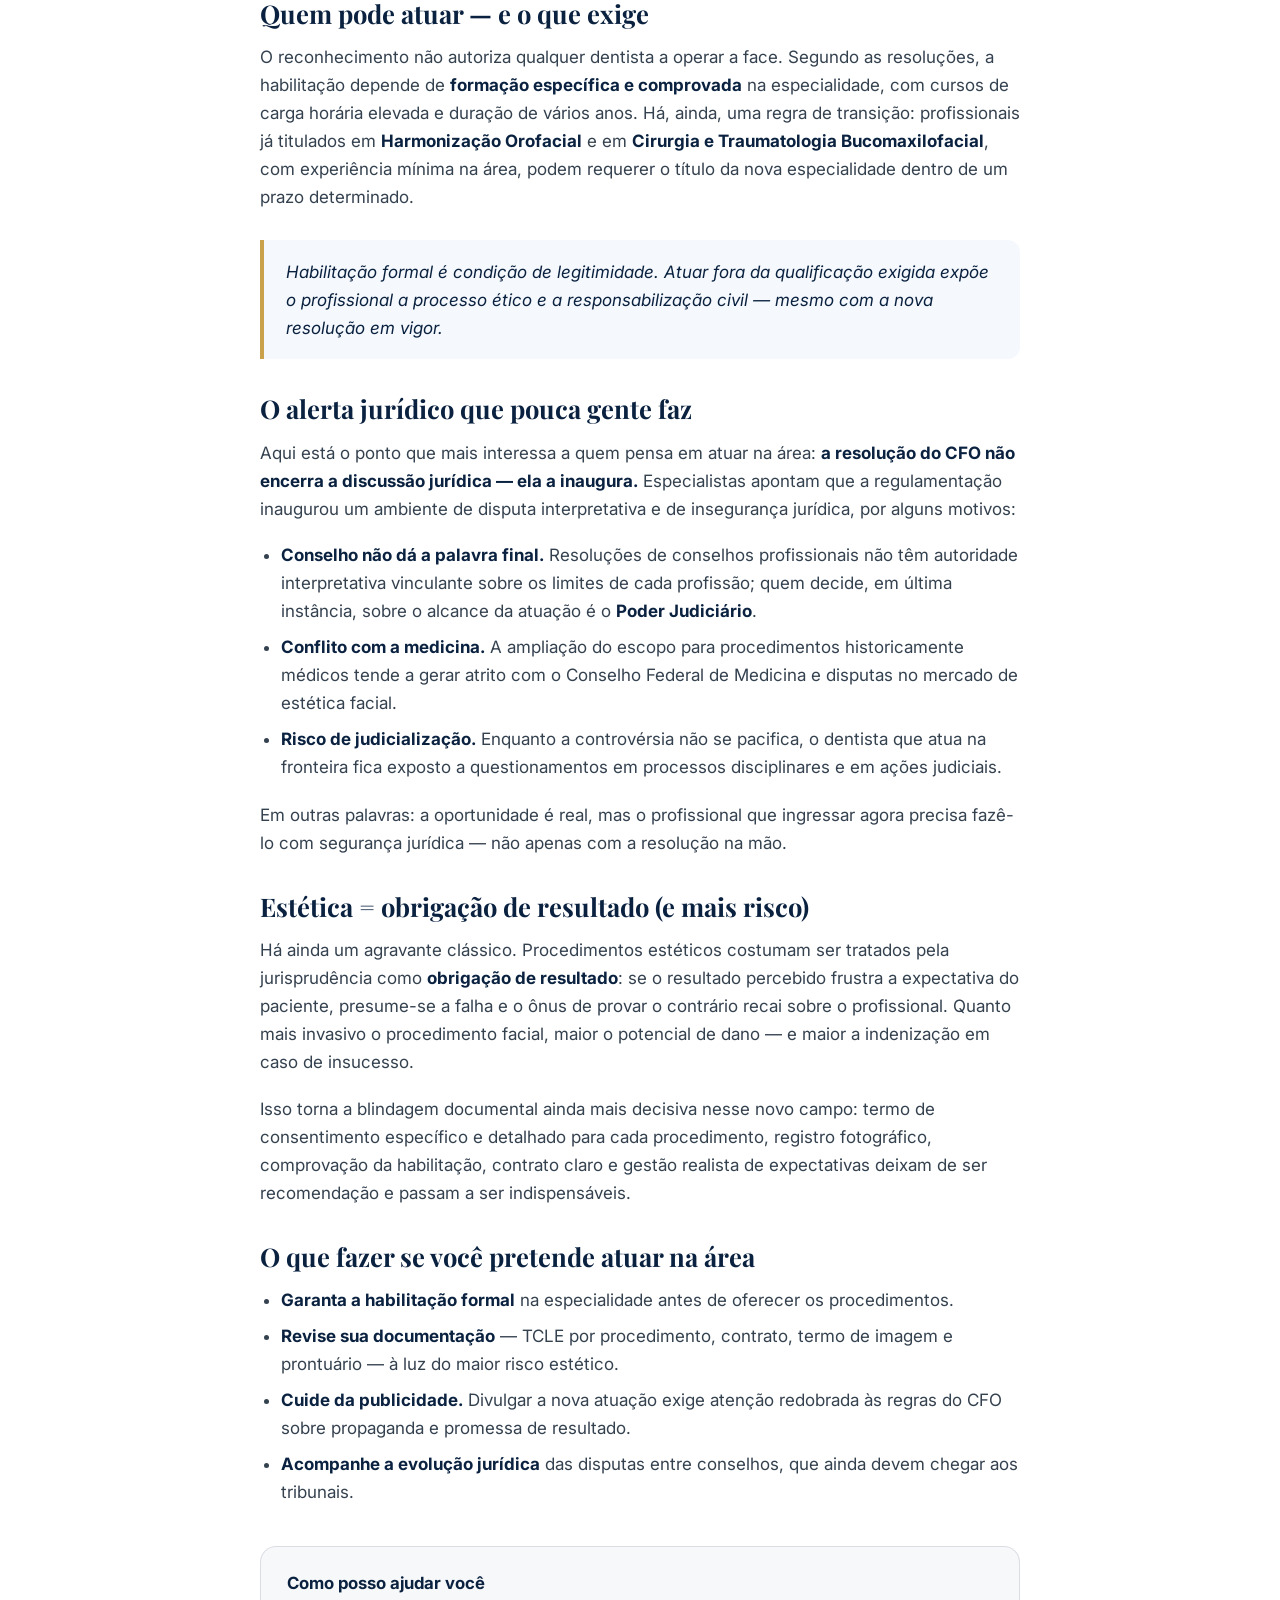
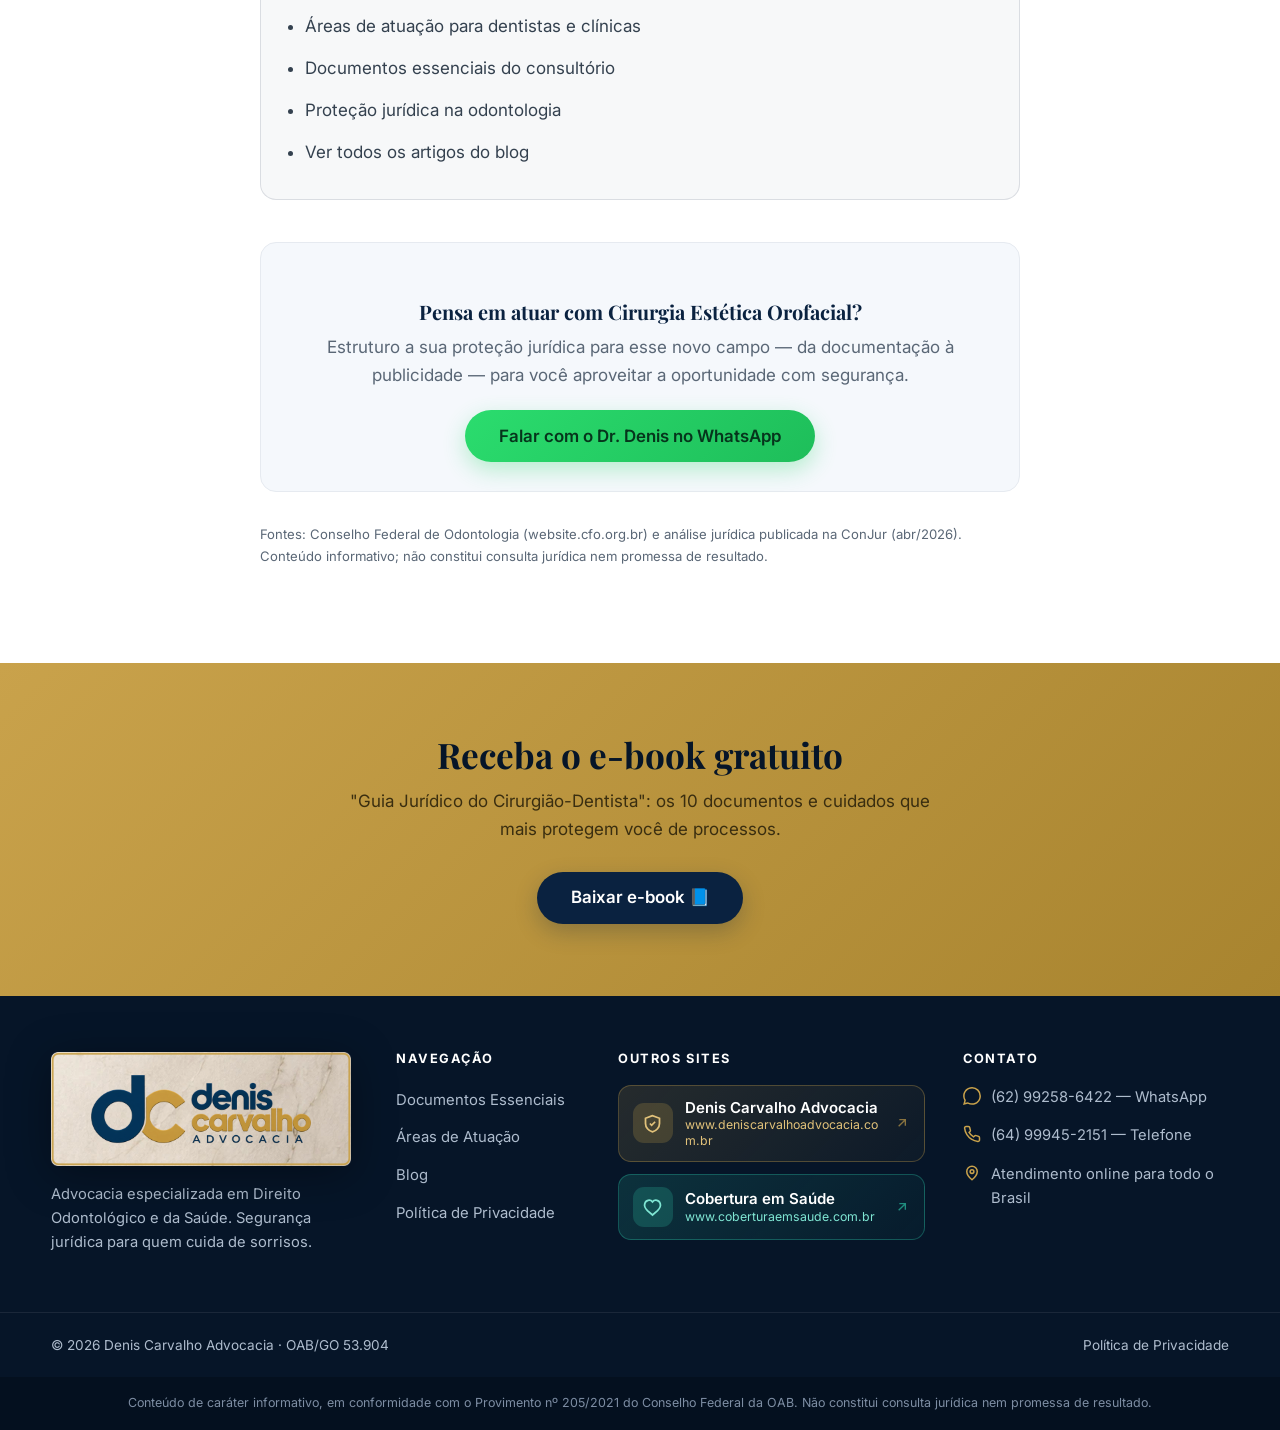
==== commit 3687e9d5: "Logo novo (Final1): cabecalho, placa de marmore do rodape, favicon e og-image - Novo logo bicolor (n" ====
--- a/artigo-cirurgia-estetica-orofacial.html
+++ b/artigo-cirurgia-estetica-orofacial.html
@@ -6,7 +6,7 @@
   <title>Cirurgia Estética Orofacial: o que muda juridicamente para o dentista (Resolução CFO 286/2026) | Advocacia Odontológica</title>
   <meta name="description" content="O CFO reconheceu a Cirurgia Estética Orofacial como especialidade (Resolução CFO-SEC-286/2026) e ampliou o escopo do dentista na face. Entenda o que muda — e os riscos jurídicos que vêm junto.">
   <link rel="canonical" href="https://www.advocaciaodontologica.com.br/artigo-cirurgia-estetica-orofacial.html">
-  <link rel="icon" type="image/png" href="assets/img/favicon.png">
+  <link rel="icon" type="image/png" href="assets/img/favicon.png?v=5">
   <meta property="og:type" content="article">
   <meta property="og:title" content="Cirurgia Estética Orofacial: o que muda juridicamente para o dentista">
   <meta property="og:description" content="O CFO reconheceu a Cirurgia Estética Orofacial como especialidade e ampliou o escopo do dentista na face. Veja o que muda e os riscos jurídicos.">
@@ -24,7 +24,7 @@
   <!-- HEADER -->
   <header class="site-header" id="header">
     <div class="container nav">
-      <a href="index.html" class="brand" aria-label="Advocacia Odontológica — Denis Carvalho"><img src="assets/img/logo-dc.png?v=3" alt="Denis Carvalho Advocacia — Advocacia Odontológica"></a>
+      <a href="index.html" class="brand" aria-label="Advocacia Odontológica — Denis Carvalho"><img src="assets/img/logo-dc.png?v=5" alt="Denis Carvalho Advocacia — Advocacia Odontológica"></a>
       <nav aria-label="Menu principal">
         <ul class="nav-links" id="navLinks">
           <li><a href="index.html#contexto">Proteção jurídica</a></li>
@@ -121,7 +121,7 @@
     <div class="container">
       <div class="grid">
         <div class="f-brand">
-          <img src="assets/img/logo-rodape-marmore.png?v=2" alt="Denis Carvalho Advocacia">
+          <img src="assets/img/logo-rodape-marmore.png?v=5" alt="Denis Carvalho Advocacia">
           <p>Advocacia especializada em Direito Odontológico e da Saúde. Segurança jurídica para quem cuida de sorrisos.</p>
         </div>
         <div>
--- a/assets/css/styles.css
+++ b/assets/css/styles.css
@@ -592,3 +592,39 @@
 .article-cover figure { margin: 0; }
 .article-cover img { width: 100%; aspect-ratio: 16/9; object-fit: cover; border-radius: 14px; box-shadow: 0 20px 55px rgba(0,0,0,.28); display: block; }
 .article-cover figcaption { font-size: .72rem; color: #8a94a3; text-align: right; margin-top: .5rem; }
+
+/* ===================== AGENDA / AGENDAMENTO ===================== */
+.agenda{padding:5rem 0;background:var(--bg-soft)}
+.ag-head{text-align:center;max-width:640px;margin:0 auto 2.4rem}
+.ag-eyebrow{display:inline-block;font-size:.8rem;font-weight:700;letter-spacing:.14em;text-transform:uppercase;color:var(--gold-dark);margin-bottom:.6rem}
+.ag-head h2{font-family:"Playfair Display",Georgia,serif;font-size:clamp(1.7rem,3.4vw,2.4rem);color:var(--navy);margin:0 0 .6rem;line-height:1.2}
+.ag-head p{color:var(--muted);margin:0}
+.agenda-card{display:grid;grid-template-columns:1.1fr .9fr;max-width:960px;margin:0 auto;background:var(--white);border:1px solid var(--line);border-radius:var(--radius);box-shadow:var(--shadow);overflow:hidden}
+.agenda-cal{padding:1.9rem}
+.cal-head{display:flex;align-items:center;justify-content:space-between;margin-bottom:1.3rem}
+.cal-head strong{font-family:"Playfair Display",Georgia,serif;font-size:1.3rem;color:var(--navy)}
+.cal-nav{width:38px;height:38px;border-radius:50%;border:1px solid var(--line);background:var(--white);color:var(--navy);display:grid;place-items:center;cursor:pointer;transition:.2s}
+.cal-nav svg{width:18px;height:18px}
+.cal-nav:hover:not(:disabled){background:var(--navy);color:#fff;border-color:var(--navy)}
+.cal-nav:disabled{opacity:.3;cursor:not-allowed}
+.cal-dow{display:grid;grid-template-columns:repeat(7,1fr);gap:4px;margin-bottom:6px}
+.cal-dow span{text-align:center;font-size:.7rem;font-weight:700;letter-spacing:.04em;color:var(--muted);text-transform:uppercase}
+.cal-grid{display:grid;grid-template-columns:repeat(7,1fr);gap:4px}
+.cal-cell{aspect-ratio:1;border:none;background:transparent;border-radius:10px;font-size:.95rem;font-weight:600;color:var(--navy);cursor:pointer;display:grid;place-items:center;transition:.15s;font-family:inherit}
+.cal-cell.empty{pointer-events:none}
+.cal-cell:hover:not(.off):not(.sel){background:var(--bg-soft-2)}
+.cal-cell.off{color:#c3ccd8;cursor:not-allowed;font-weight:500}
+.cal-cell.today{box-shadow:inset 0 0 0 1.6px var(--gold)}
+.cal-cell.sel{background:var(--gold);color:var(--navy);box-shadow:0 6px 16px rgba(201,162,75,.42)}
+.cal-note{margin:1.3rem 0 0;display:flex;align-items:center;gap:.45rem;font-size:.8rem;color:var(--muted)}
+.cal-note svg{width:15px;height:15px}
+.agenda-slots{padding:1.9rem;background:var(--navy);color:#eaf0f7;display:flex;flex-direction:column}
+.slots-empty{margin:auto;text-align:center;color:#9fb0c4;max-width:230px}
+.slots-empty svg{width:46px;height:46px;margin-bottom:1rem;opacity:.55;stroke:#9fb0c4}
+.slots-empty p{font-size:.92rem;line-height:1.5;margin:0}
+.slots-wrap h4{color:#fff;font-family:"Playfair Display",Georgia,serif;font-size:1.12rem;margin:0 0 1.1rem}
+.slots-grid{display:grid;grid-template-columns:repeat(3,1fr);gap:.6rem}
+.slot{display:grid;place-items:center;padding:.72rem 0;border-radius:10px;background:rgba(255,255,255,.08);border:1px solid rgba(255,255,255,.18);color:#fff;font-weight:600;font-size:.95rem;text-decoration:none;transition:.18s}
+.slot:hover{background:var(--gold);border-color:var(--gold);color:var(--navy);transform:translateY(-2px)}
+.slots-hint{margin:1.2rem 0 0;font-size:.78rem;color:#9fb0c4;line-height:1.5}
+@media (max-width:760px){.agenda-card{grid-template-columns:1fr}.agenda-cal{padding:1.4rem}.agenda-slots{padding:1.4rem}}
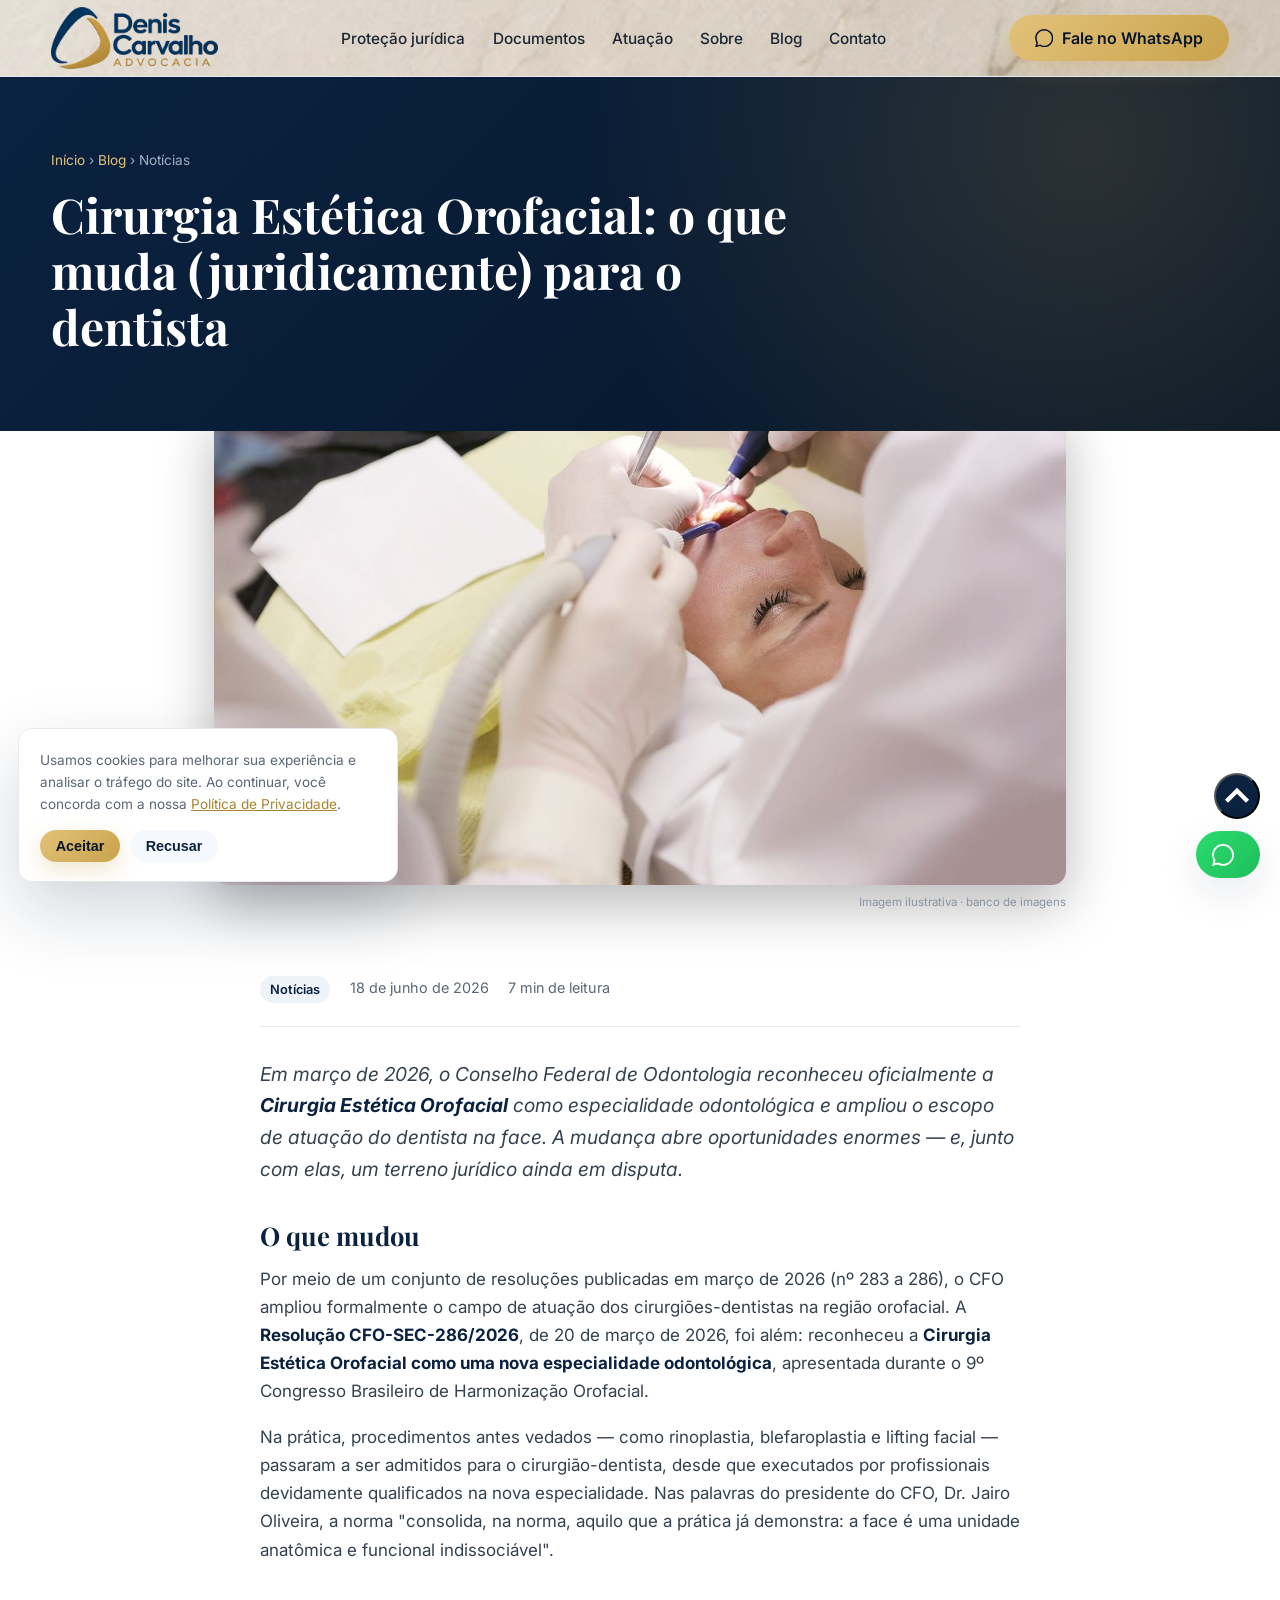
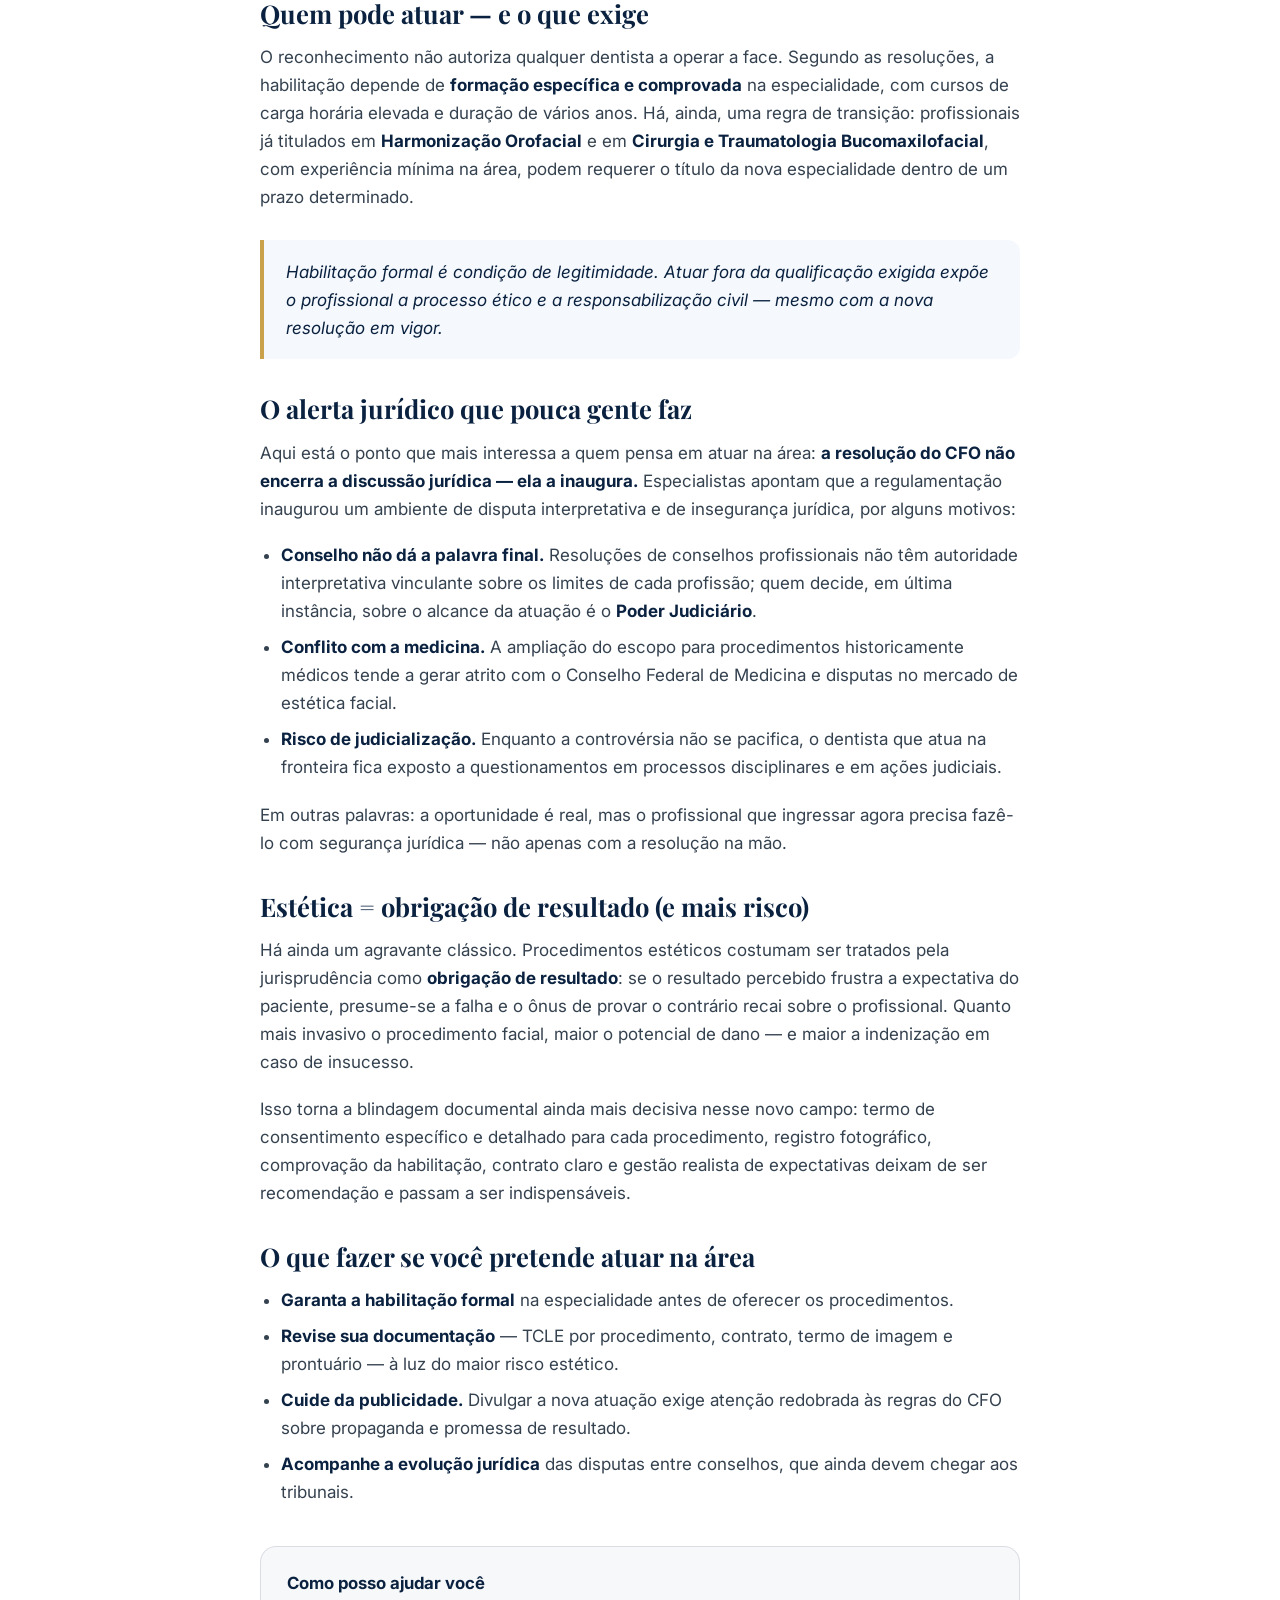
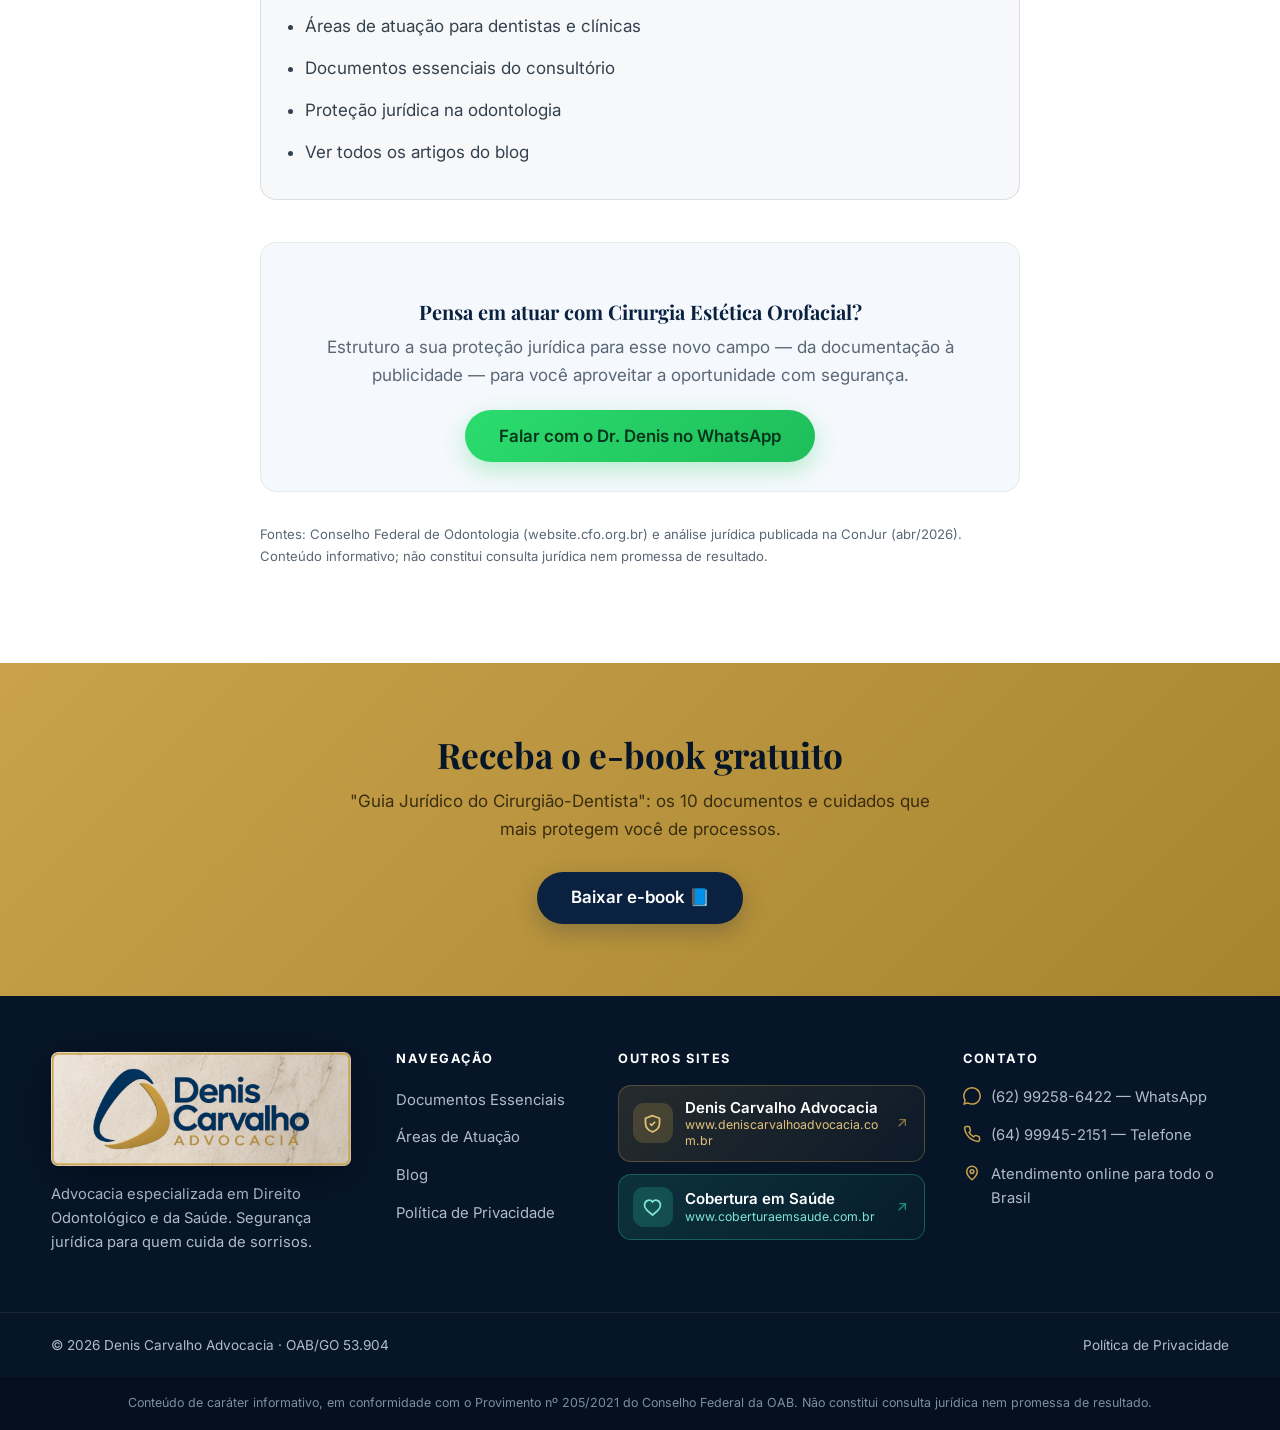
==== commit 43f8b06b: "Logo novo (Logo Teste2 / Logo1): emblema + Denis Carvalho com iniciais maiusculas - Troca do logo bi" ====
--- a/artigo-cirurgia-estetica-orofacial.html
+++ b/artigo-cirurgia-estetica-orofacial.html
@@ -6,7 +6,7 @@
   <title>Cirurgia Estética Orofacial: o que muda juridicamente para o dentista (Resolução CFO 286/2026) | Advocacia Odontológica</title>
   <meta name="description" content="O CFO reconheceu a Cirurgia Estética Orofacial como especialidade (Resolução CFO-SEC-286/2026) e ampliou o escopo do dentista na face. Entenda o que muda — e os riscos jurídicos que vêm junto.">
   <link rel="canonical" href="https://www.advocaciaodontologica.com.br/artigo-cirurgia-estetica-orofacial.html">
-  <link rel="icon" type="image/png" href="assets/img/favicon.png?v=5">
+  <link rel="icon" type="image/png" href="assets/img/favicon.png?v=7">
   <meta property="og:type" content="article">
   <meta property="og:title" content="Cirurgia Estética Orofacial: o que muda juridicamente para o dentista">
   <meta property="og:description" content="O CFO reconheceu a Cirurgia Estética Orofacial como especialidade e ampliou o escopo do dentista na face. Veja o que muda e os riscos jurídicos.">
@@ -24,7 +24,7 @@
   <!-- HEADER -->
   <header class="site-header" id="header">
     <div class="container nav">
-      <a href="index.html" class="brand" aria-label="Advocacia Odontológica — Denis Carvalho"><img src="assets/img/logo-dc.png?v=5" alt="Denis Carvalho Advocacia — Advocacia Odontológica"></a>
+      <a href="index.html" class="brand" aria-label="Advocacia Odontológica — Denis Carvalho"><img src="assets/img/logo-dc.png?v=7" alt="Denis Carvalho Advocacia — Advocacia Odontológica"></a>
       <nav aria-label="Menu principal">
         <ul class="nav-links" id="navLinks">
           <li><a href="index.html#contexto">Proteção jurídica</a></li>
@@ -121,7 +121,7 @@
     <div class="container">
       <div class="grid">
         <div class="f-brand">
-          <img src="assets/img/logo-rodape-marmore.png?v=5" alt="Denis Carvalho Advocacia">
+          <img src="assets/img/logo-rodape-marmore.png?v=7" alt="Denis Carvalho Advocacia">
           <p>Advocacia especializada em Direito Odontológico e da Saúde. Segurança jurídica para quem cuida de sorrisos.</p>
         </div>
         <div>
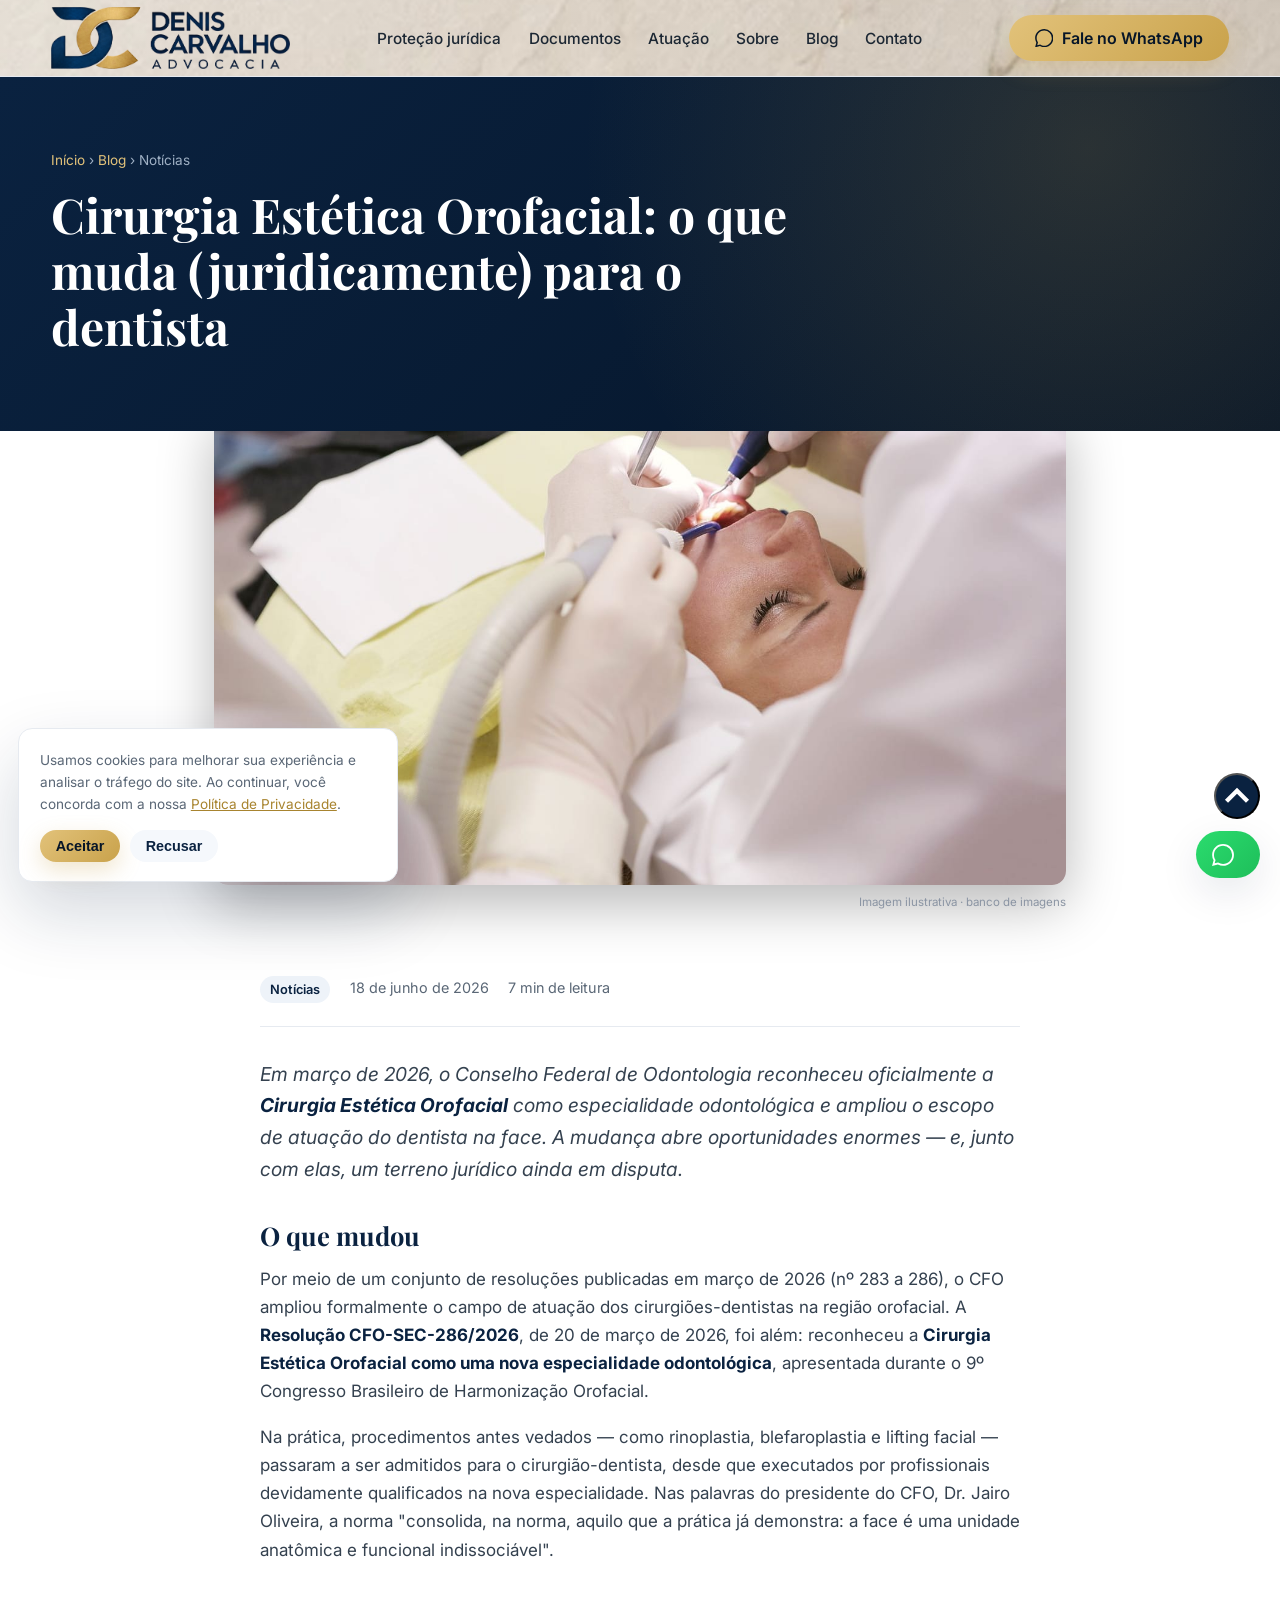
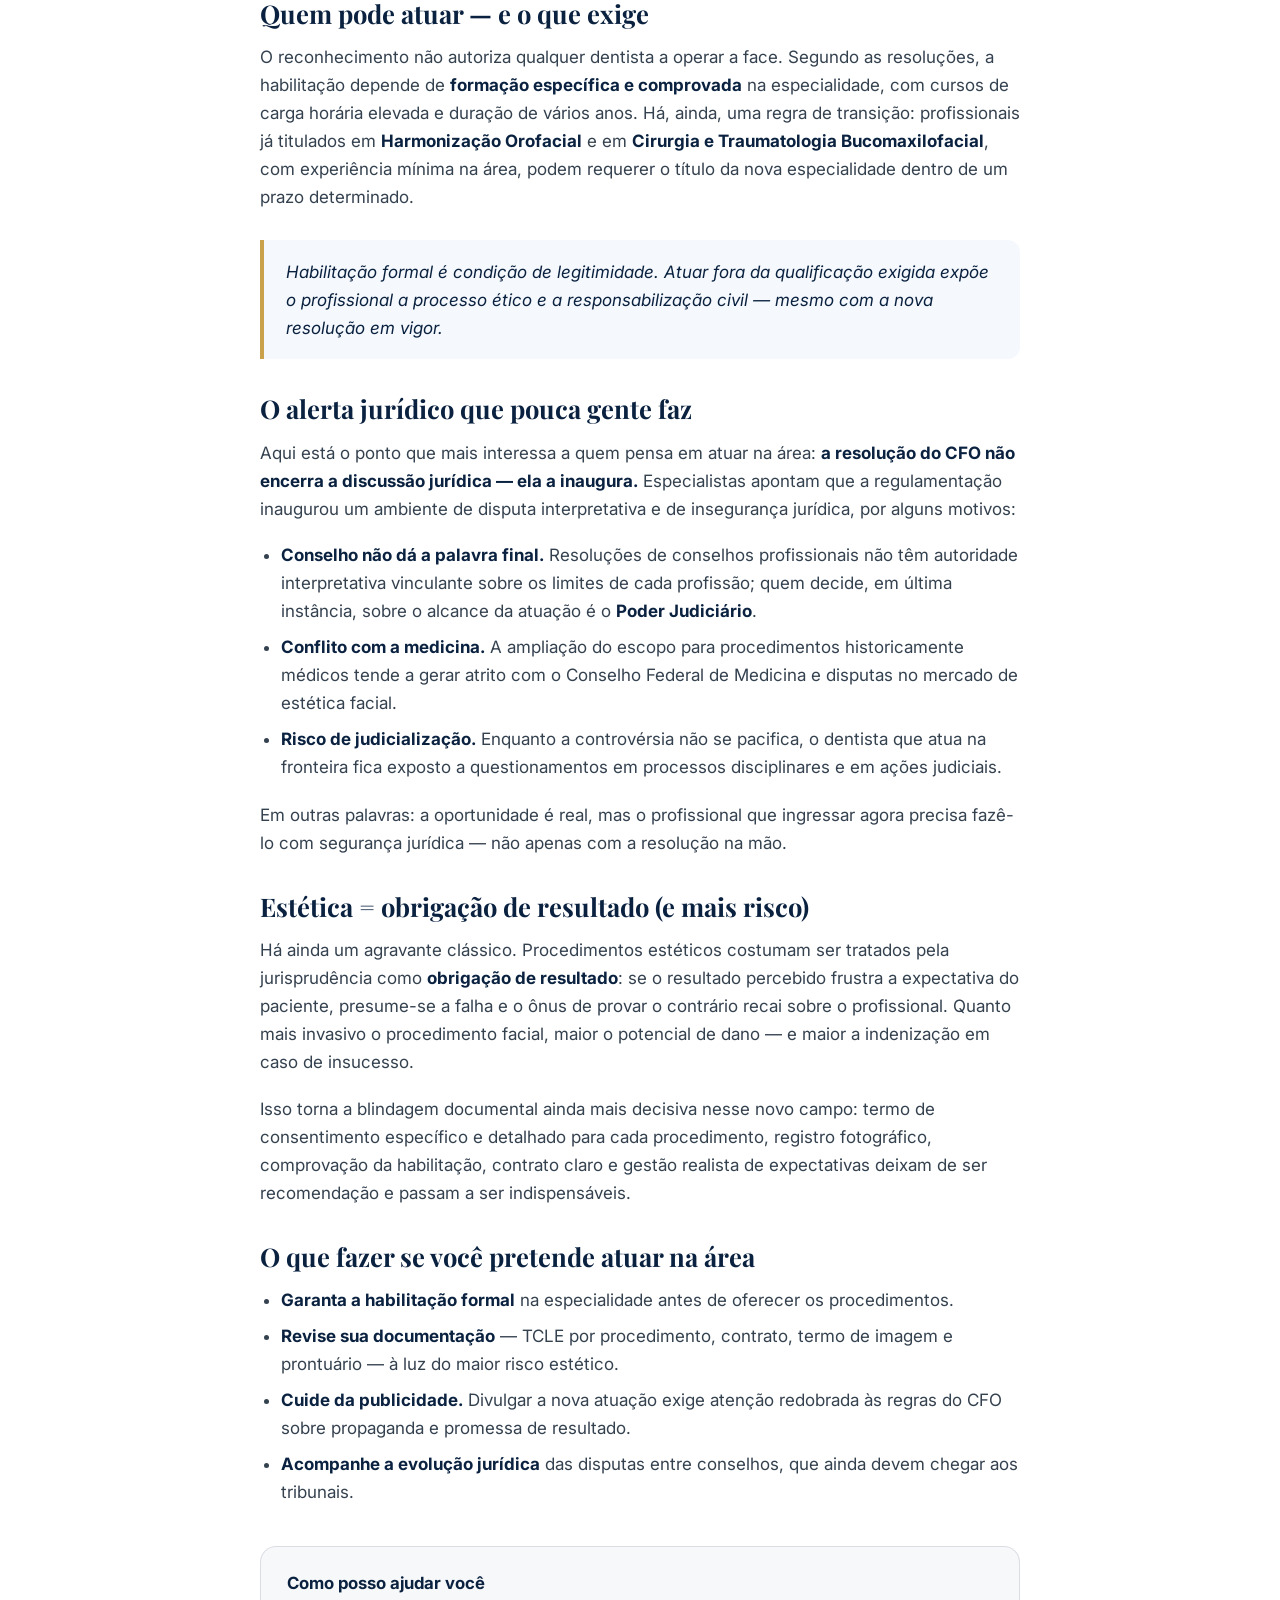
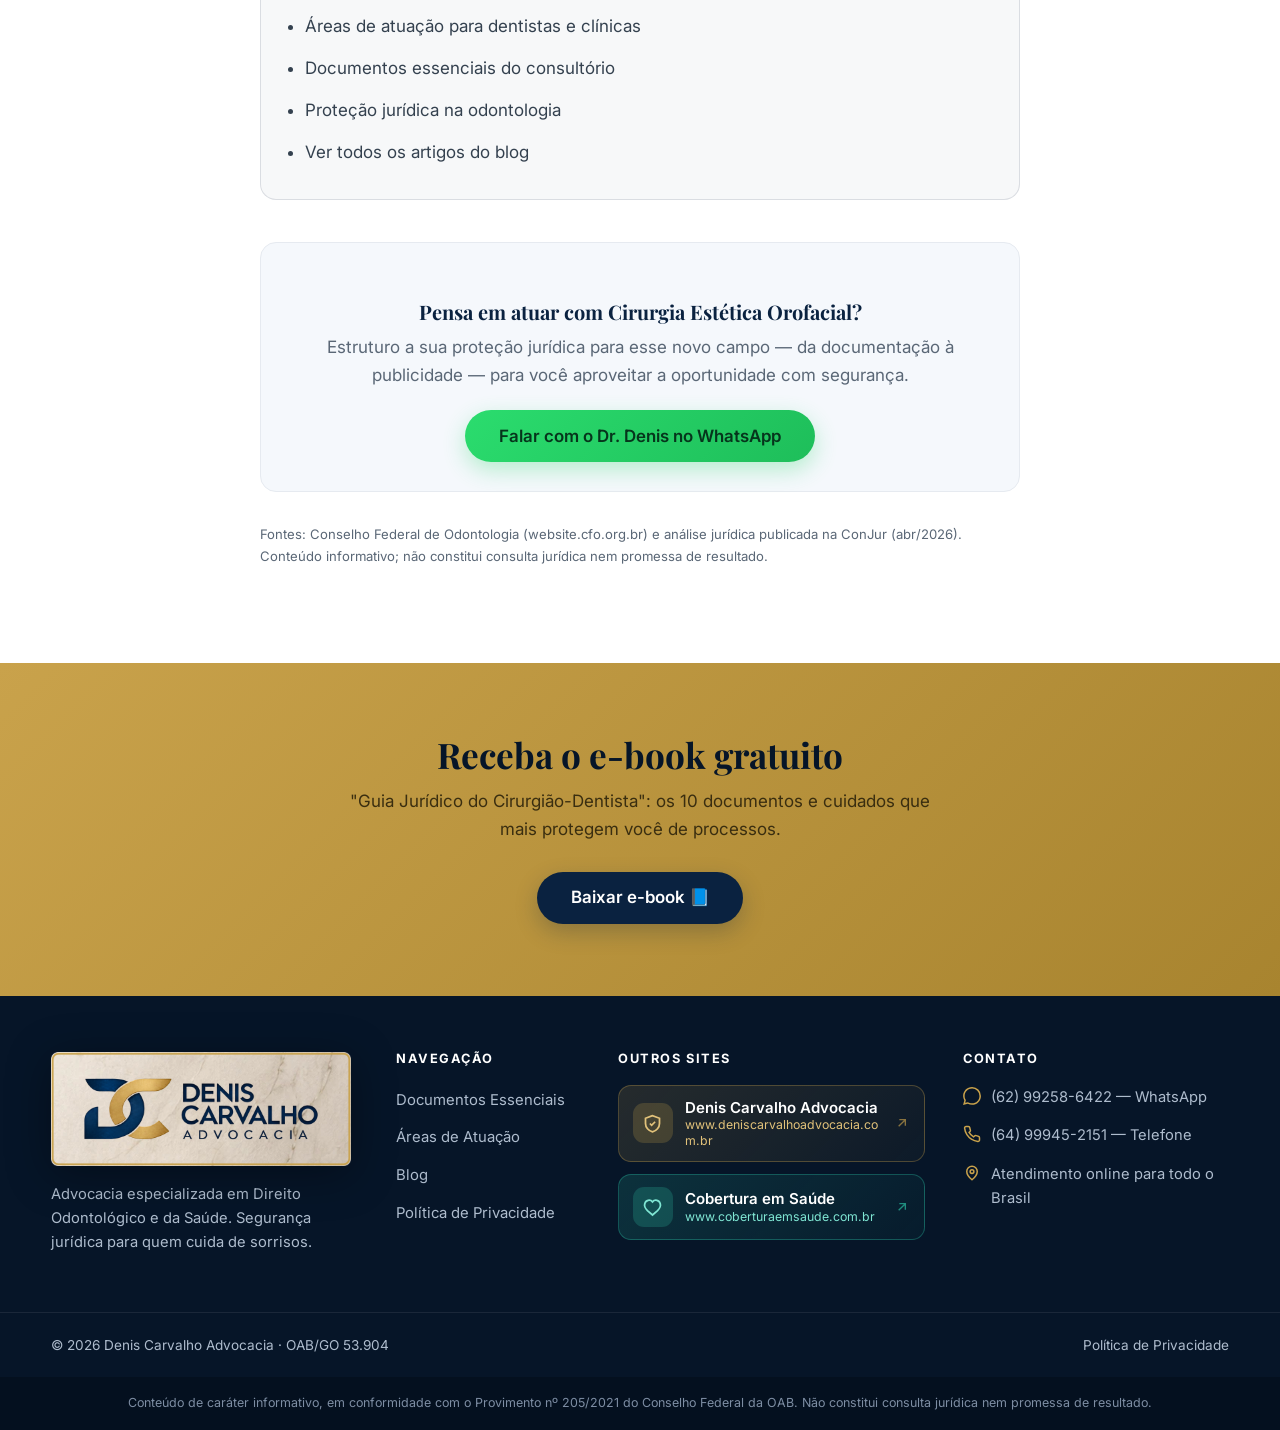
==== commit 09fd5d0b: "Logo novo (Logo Final - monograma DC entrelacado) ?v=8 - Novo logo: monograma "DC" entrelacado (navy" ====
--- a/artigo-cirurgia-estetica-orofacial.html
+++ b/artigo-cirurgia-estetica-orofacial.html
@@ -6,7 +6,7 @@
   <title>Cirurgia Estética Orofacial: o que muda juridicamente para o dentista (Resolução CFO 286/2026) | Advocacia Odontológica</title>
   <meta name="description" content="O CFO reconheceu a Cirurgia Estética Orofacial como especialidade (Resolução CFO-SEC-286/2026) e ampliou o escopo do dentista na face. Entenda o que muda — e os riscos jurídicos que vêm junto.">
   <link rel="canonical" href="https://www.advocaciaodontologica.com.br/artigo-cirurgia-estetica-orofacial.html">
-  <link rel="icon" type="image/png" href="assets/img/favicon.png?v=7">
+  <link rel="icon" type="image/png" href="assets/img/favicon.png?v=8">
   <meta property="og:type" content="article">
   <meta property="og:title" content="Cirurgia Estética Orofacial: o que muda juridicamente para o dentista">
   <meta property="og:description" content="O CFO reconheceu a Cirurgia Estética Orofacial como especialidade e ampliou o escopo do dentista na face. Veja o que muda e os riscos jurídicos.">
@@ -24,7 +24,7 @@
   <!-- HEADER -->
   <header class="site-header" id="header">
     <div class="container nav">
-      <a href="index.html" class="brand" aria-label="Advocacia Odontológica — Denis Carvalho"><img src="assets/img/logo-dc.png?v=7" alt="Denis Carvalho Advocacia — Advocacia Odontológica"></a>
+      <a href="index.html" class="brand" aria-label="Advocacia Odontológica — Denis Carvalho"><img src="assets/img/logo-dc.png?v=8" alt="Denis Carvalho Advocacia — Advocacia Odontológica"></a>
       <nav aria-label="Menu principal">
         <ul class="nav-links" id="navLinks">
           <li><a href="index.html#contexto">Proteção jurídica</a></li>
@@ -121,7 +121,7 @@
     <div class="container">
       <div class="grid">
         <div class="f-brand">
-          <img src="assets/img/logo-rodape-marmore.png?v=7" alt="Denis Carvalho Advocacia">
+          <img src="assets/img/logo-rodape-marmore.png?v=8" alt="Denis Carvalho Advocacia">
           <p>Advocacia especializada em Direito Odontológico e da Saúde. Segurança jurídica para quem cuida de sorrisos.</p>
         </div>
         <div>
